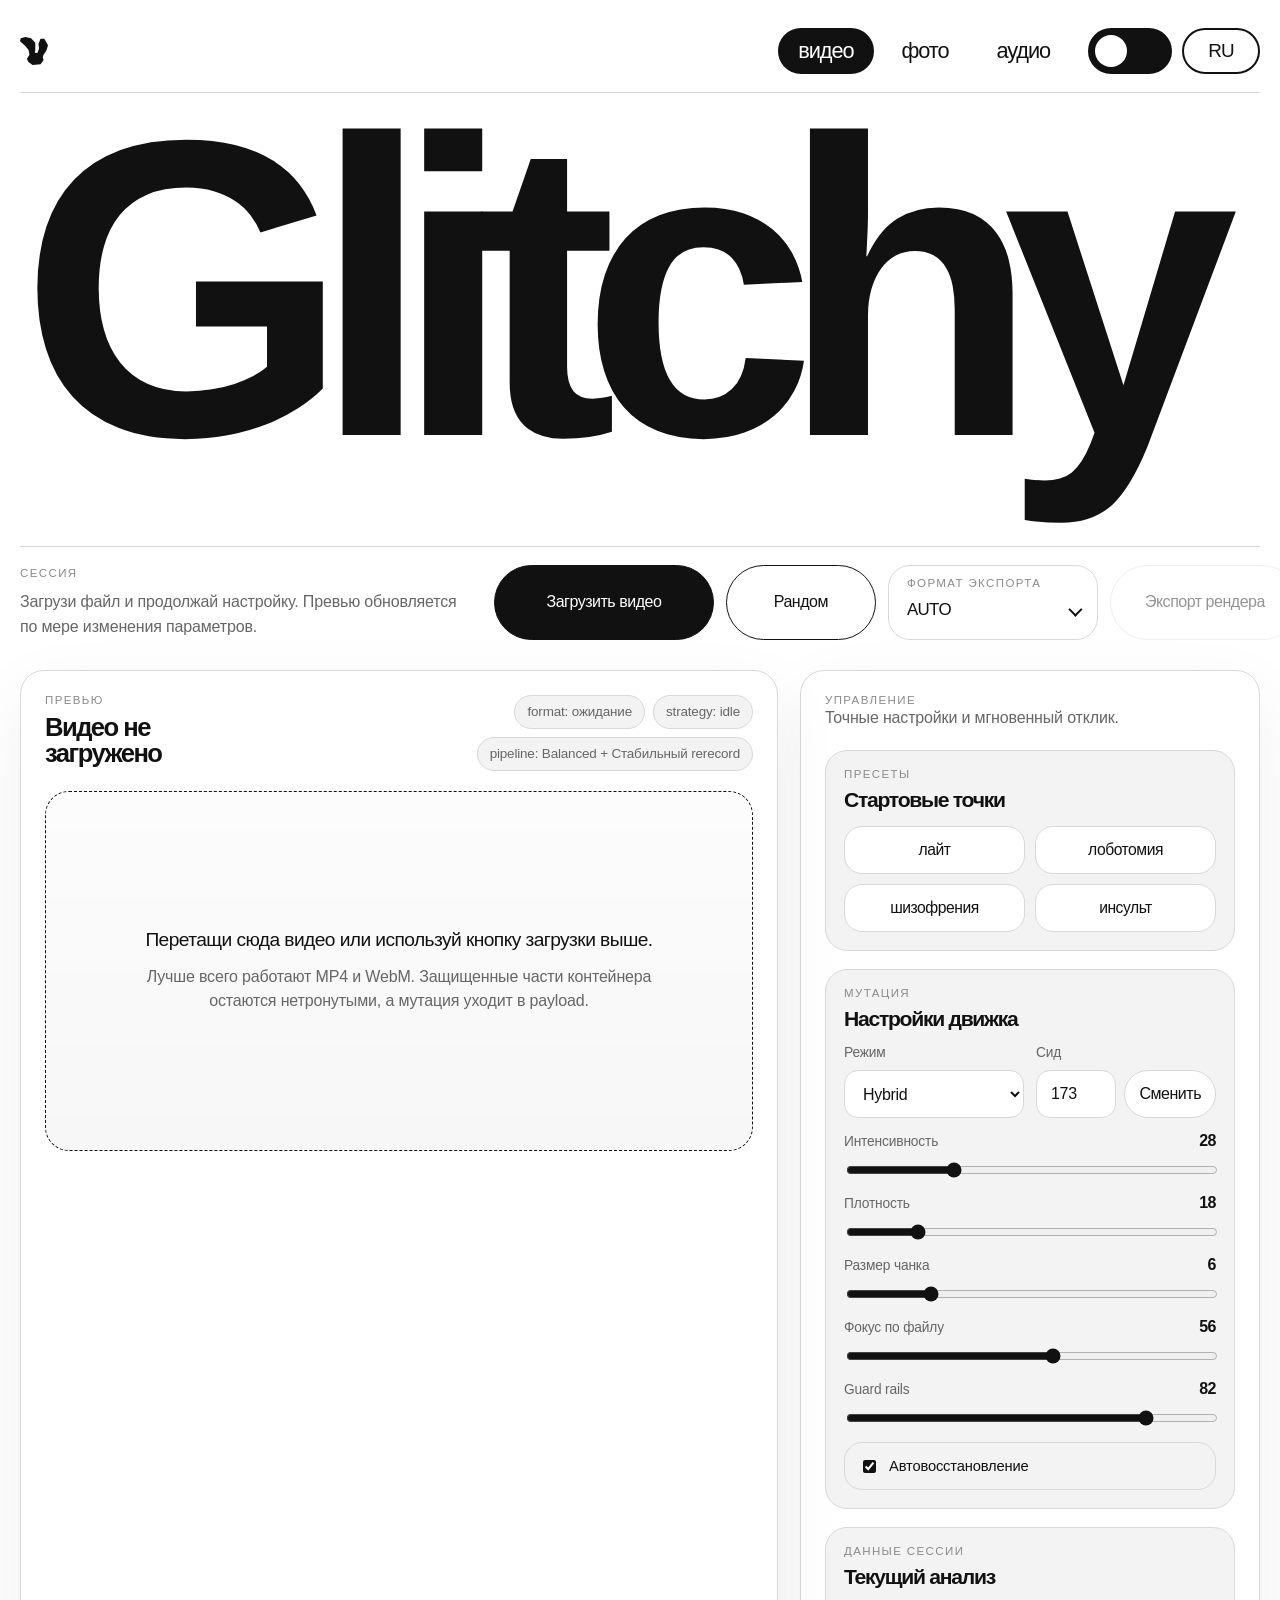
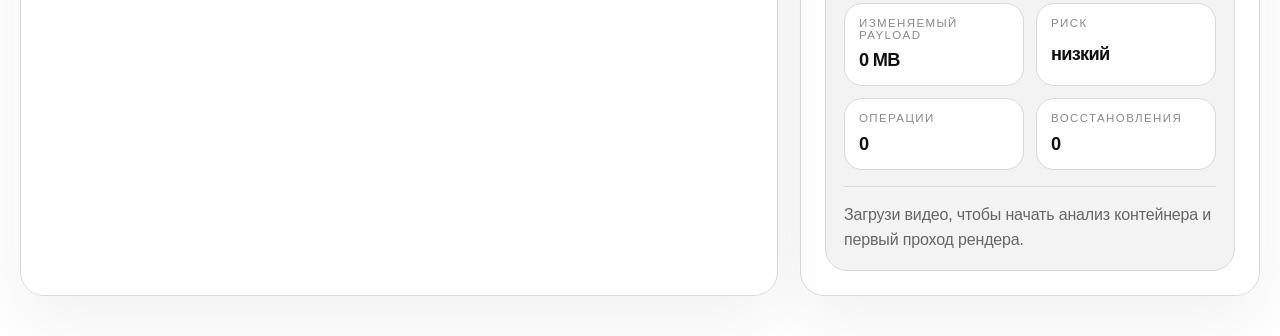
==== index.html @ 9cd2fe35 "photo_audio v1" ====
<!doctype html>
<html lang="ru" data-theme="light">
  <head>
    <meta charset="UTF-8" />
    <meta name="viewport" content="width=device-width, initial-scale=1.0" />
    <title>Glitchy</title>
    <meta name="theme-color" content="#111111" />
    <meta name="apple-mobile-web-app-title" content="Glitchy" />
    <meta name="application-name" content="Glitchy" />
    <meta name="msapplication-TileColor" content="#111111" />
    <meta name="msapplication-config" content="assets/favicon/browserconfig.xml" />
    <link rel="icon" type="image/x-icon" href="assets/favicon/favicon.ico" />
    <link rel="icon" type="image/png" sizes="16x16" href="assets/favicon/favicon-16x16.png" />
    <link rel="icon" type="image/png" sizes="32x32" href="assets/favicon/favicon-32x32.png" />
    <link rel="icon" type="image/png" sizes="48x48" href="assets/favicon/favicon-48x48.png" />
    <link rel="icon" type="image/png" sizes="192x192" href="assets/favicon/android-chrome-192x192.png" />
    <link rel="apple-touch-icon" sizes="180x180" href="assets/favicon/apple-touch-icon.png" />
    <link rel="manifest" href="assets/favicon/site.webmanifest" />
    <link rel="stylesheet" href="styles.css" />
  </head>
  <body>
    <main class="app-shell">
      <header class="topbar">
        <div class="brand" aria-label="Glitchy">
          <img src="assets/logo-mark.svg" alt="Glitchy" />
        </div>

        <nav class="mode-switch" aria-label="Media mode" data-i18n-aria-label="mediaModeNavigation">
          <button class="mode-tab is-active" type="button" data-media-tab="video" data-i18n="tabVideo">
            видео
          </button>
          <button class="mode-tab" type="button" data-media-tab="photo" data-i18n="tabPhoto">
            фото
          </button>
          <button class="mode-tab" type="button" data-media-tab="audio" data-i18n="tabAudio">
            аудио
          </button>
        </nav>

        <div class="topbar-tools">
          <button
            id="themeToggle"
            class="theme-toggle"
            type="button"
            aria-label="Toggle color theme"
            aria-pressed="false"
          >
            <span class="theme-toggle-track">
              <span class="theme-toggle-knob"></span>
            </span>
          </button>

          <button id="languageToggle" class="language-toggle" type="button" aria-label="Toggle language">
            RU
          </button>
        </div>
      </header>

      <section class="hero" aria-labelledby="heroTitle">
        <div class="hero-copy">
          <h1 id="heroTitle">Glitchy</h1>
        </div>
      </section>

      <section class="media-panel" data-media-panel="video">
      <section class="action-bar" aria-label="Primary controls">
        <div class="action-bar-copy">
          <p class="action-label" data-i18n="actionLabel">Сессия</p>
          <p class="action-note" data-i18n="actionNote">
            Загрузи файл и продолжай настройку. Превью обновляется по мере изменения параметров.
          </p>
        </div>

        <div class="hero-actions">
          <label class="action-pill upload-pill primary" for="fileInput">
            <input id="fileInput" type="file" accept="video/*" />
            <span data-i18n="uploadVideo">Загрузить видео</span>
          </label>
          <button id="randomizeButton" class="action-pill" type="button" data-i18n="randomize">
            Рандом
          </button>
          <div class="format-picker" id="exportFormatPicker">
            <span class="format-caption" data-i18n="exportFormat">Формат экспорта</span>
            <select id="exportFormatSelect" class="native-select" aria-hidden="true" tabindex="-1">
              <option value="auto">AUTO</option>
              <option value="mp4">MP4</option>
              <option value="webm">WEBM</option>
              <option value="ogg">OGG</option>
              <option value="mov">MOV</option>
            </select>
            <button
              id="exportFormatTrigger"
              class="format-trigger"
              type="button"
              aria-haspopup="listbox"
              aria-expanded="false"
            >
              <span id="exportFormatValue">AUTO</span>
              <span class="format-caret" aria-hidden="true"></span>
            </button>
            <div
              id="exportFormatMenu"
              class="format-menu"
              role="listbox"
              aria-label="Export format"
              hidden
            >
              <button class="format-option" type="button" role="option" data-export-format-option="auto" aria-selected="true">
                AUTO
              </button>
              <button class="format-option" type="button" role="option" data-export-format-option="mp4" aria-selected="false">
                MP4
              </button>
              <button class="format-option" type="button" role="option" data-export-format-option="webm" aria-selected="false">
                WEBM
              </button>
              <button class="format-option" type="button" role="option" data-export-format-option="ogg" aria-selected="false">
                OGG
              </button>
              <button class="format-option" type="button" role="option" data-export-format-option="mov" aria-selected="false">
                MOV
              </button>
            </div>
          </div>
          <button id="exportButton" class="action-pill ghost export-button" type="button" disabled>
            <span class="export-button-progress" aria-hidden="true"></span>
            <span class="export-button-label export-button-label-base" id="exportButtonLabelBase" data-i18n="exportRender">
              Экспорт
            </span>
            <span class="export-button-label export-button-label-fill" id="exportButtonLabelFill" aria-hidden="true">
              Экспорт
            </span>
          </button>
        </div>
      </section>

      <section class="workspace">
        <section class="panel preview-panel">
          <div class="panel-head">
            <div class="panel-heading">
              <p class="panel-kicker" data-i18n="previewKicker">Превью</p>
              <h2 id="fileLabel">Видео не загружено</h2>
            </div>

            <div class="badge-row">
              <span id="formatBadge" class="badge">format: standby</span>
              <span id="strategyBadge" class="badge">strategy: idle</span>
              <span id="profileBadge" class="badge">pipeline: balanced + stable</span>
            </div>
          </div>

          <div id="dropZone" class="drop-zone">
            <div class="drop-copy">
              <p class="drop-title" data-i18n="dropTitle">Перетащи сюда видео или используй кнопку загрузки выше.</p>
              <p class="drop-note" data-i18n="dropNote">
                Лучше всего работают MP4 и WebM. Защищенные части контейнера остаются
                нетронутыми, а мутация уходит в payload.
              </p>
            </div>
          </div>

          <div id="playerShell" class="player-shell hidden">
            <div class="transport-bar">
              <div class="transport-group">
                <button class="transport-button" id="restartButton" type="button" data-i18n="restart">
                  С начала
                </button>
                <button class="transport-button" data-seek="-10" type="button">-10s</button>
                <button class="transport-button" data-seek="-5" type="button">-5s</button>
                <button class="transport-button strong" id="playPauseButton" type="button">Pause</button>
                <button class="transport-button" data-seek="5" type="button">+5s</button>
                <button class="transport-button" data-seek="10" type="button">+10s</button>
                <button class="transport-button" id="muteButton" type="button">Mute</button>
              </div>
            </div>

            <div class="preview-stack">
              <div id="dropOverlay" class="drop-overlay" aria-hidden="true">
                <div class="drop-overlay-copy">
                  <p class="drop-title" data-i18n="dropOverlayTitle">Отпусти файл, чтобы заменить текущую сессию.</p>
                  <p class="drop-note" data-i18n="dropOverlayNote">
                    Оба плеера обновятся, а безопасные диапазоны будут пересчитаны заново.
                  </p>
                </div>
              </div>

              <section class="video-card video-card-primary">
                <div class="video-card-head">
                  <div class="reference-copy">
                    <p class="reference-kicker" data-i18n="outputKicker">Результат</p>
                    <strong data-i18n="livePreview">Live preview</strong>
                  </div>
                  <div id="decodeStatus" class="decode-status decode-status-idle">
                    standby
                  </div>
                </div>

                <div class="video-stage">
                  <video id="previewVideo" controls playsinline preload="metadata"></video>
                  <canvas id="previewCanvas" class="preview-canvas" hidden></canvas>
                </div>
              </section>

              <section class="video-card video-card-secondary">
                <div class="video-card-head">
                  <div class="reference-copy">
                    <p class="reference-kicker" data-i18n="sourceKicker">Исходник</p>
                    <strong data-i18n="originalSync">Оригинал</strong>
                  </div>
                </div>

                <div class="video-stage secondary-stage">
                  <video id="originalVideo" muted playsinline preload="metadata"></video>
                </div>
              </section>
            </div>

            <div class="player-toolbar">
              <label class="toggle-chip">
                <input id="syncToggle" type="checkbox" checked />
                <span data-i18n="syncReferencePlayer">Синхронить референс</span>
              </label>
              <label class="toggle-chip">
                <input id="autoplayToggle" type="checkbox" checked />
                <span data-i18n="resumePlaybackAfterRender">Продолжать после рендера</span>
              </label>
              <label class="toggle-chip">
                <input id="loopToggle" type="checkbox" />
                <span data-i18n="loopPlayback">Зациклить воспроизведение</span>
              </label>
            </div>

            <section class="map-panel">
              <div class="map-head">
                <div>
                  <p class="panel-kicker" data-i18n="mutationMap">Карта мутаций</p>
                  <h3 data-i18n="byteActivity">Активность байтов по файлу</h3>
                </div>
                <div class="map-stats">
                  <span id="mutatedBytesLabel">0 bytes</span>
                  <span id="renderLatencyLabel">0 ms</span>
                </div>
              </div>
              <canvas id="mutationCanvas" width="720" height="96"></canvas>
            </section>
          </div>
        </section>

        <aside class="panel controls-panel">
          <div class="controls-intro">
            <p class="panel-kicker" data-i18n="controls">Управление</p>
            <p class="controls-note" data-i18n="controlsNote">Точные настройки и мгновенный отклик.</p>
          </div>

          <section id="renderLabPanel" class="control-block render-lab-block" hidden>
            <div class="block-head">
              <div>
                <p class="panel-kicker">DEV / TEST</p>
                <h3 data-i18n="renderLab">Render lab</h3>
              </div>
            </div>

            <p class="controls-note" data-i18n="renderLabNote">
              Открывай страницу с ?lab=1, чтобы сравнивать экспериментальные режимы рендера и экспорта отдельно от обычного сценария.
            </p>

            <div class="field-grid render-lab-grid">
              <label class="field">
                <span data-i18n="renderProfile">Профиль рендера</span>
                <select id="labProfileSelect">
                  <option value="auto" data-i18n="labProfileAuto">Автоопределение</option>
                  <option value="standard" data-i18n="labProfileStandard">Standard</option>
                  <option value="balanced" data-i18n="labProfileBalanced">Balanced</option>
                  <option value="apple-canvas" data-i18n="labProfileAppleCanvas">Apple canvas</option>
                  <option value="apple-safe" data-i18n="labProfileAppleSafe">Apple safe</option>
                  <option value="apple-ultra-safe" data-i18n="labProfileAppleUltra">Apple ultra-safe</option>
                </select>
              </label>

              <label class="field">
                <span data-i18n="labExportStrategy">Режим экспорта</span>
                <select id="labExportStrategySelect">
                  <option value="auto" data-i18n="labExportAuto">Авто</option>
                  <option value="stable" data-i18n="labExportStable">Стабильный rerecord</option>
                  <option value="direct" data-i18n="labExportDirect">Быстрый бинарник</option>
                </select>
              </label>
            </div>

            <div class="telemetry-grid">
              <article class="telemetry-card">
                <span class="telemetry-label" data-i18n="labActiveProfile">Активный профиль</span>
                <strong id="labActiveProfileValue">Balanced</strong>
              </article>
              <article class="telemetry-card">
                <span class="telemetry-label" data-i18n="labDetectedDevice">Определённое устройство</span>
                <strong id="labDetectedDeviceValue">Desktop / other</strong>
              </article>
              <article class="telemetry-card">
                <span class="telemetry-label" data-i18n="labDecodeProbe">Decode probe</span>
                <strong id="labDecodeProbeValue">Базовый metadata</strong>
              </article>
              <article class="telemetry-card">
                <span class="telemetry-label" data-i18n="labResolvedExport">Итоговый экспорт</span>
                <strong id="labResolvedExportValue">Авто</strong>
              </article>
            </div>
          </section>

          <section class="control-block">
            <div class="block-head">
              <div>
                <p class="panel-kicker" data-i18n="presets">Пресеты</p>
                <h3 data-i18n="startingPoints">Стартовые точки</h3>
              </div>
            </div>

            <div class="preset-grid">
              <button class="preset-chip" type="button" data-preset="codecDust" data-i18n="presetCodecDust">лайт</button>
              <button class="preset-chip" type="button" data-preset="datamoshLite" data-i18n="presetDatamoshLite">лоботомия</button>
              <button class="preset-chip" type="button" data-preset="tapeBurst" data-i18n="presetTapeBurst">шизофрения</button>
              <button class="preset-chip" type="button" data-preset="checksumPanic" data-i18n="presetChecksumPanic">инсульт</button>
            </div>
          </section>

          <section class="control-block">
            <div class="block-head">
              <div>
                <p class="panel-kicker" data-i18n="mutation">Мутация</p>
                <h3 data-i18n="engineSettings">Настройки движка</h3>
              </div>
            </div>

            <div class="field-grid">
              <label class="field">
                <span data-i18n="mode">Режим</span>
                <select id="modeInput" data-setting="mode">
                  <option value="hybrid">Hybrid</option>
                  <option value="xor">XOR Noise</option>
                  <option value="bitflip">Bit Flip</option>
                  <option value="smear">Payload Smear</option>
                  <option value="stutter">Chunk Stutter</option>
                  <option value="shuffle">Byte Shuffle</option>
                </select>
              </label>

              <label class="field">
                <span data-i18n="seed">Сид</span>
                <div class="seed-row">
                  <input id="seedInput" data-setting="seed" type="number" value="173" min="1" max="999999" />
                  <button id="rerollSeedButton" class="tiny-button" type="button" data-i18n="reroll">
                    Сменить
                  </button>
                </div>
              </label>
            </div>

            <div class="slider-stack">
              <label class="slider-field">
                <div class="slider-head">
                  <span data-i18n="intensity">Интенсивность</span>
                  <output id="intensityOutput" for="intensityInput">28</output>
                </div>
                <input id="intensityInput" data-setting="intensity" type="range" min="0" max="100" value="28" />
              </label>

              <label class="slider-field">
                <div class="slider-head">
                  <span data-i18n="density">Плотность</span>
                  <output id="densityOutput" for="densityInput">18</output>
                </div>
                <input id="densityInput" data-setting="density" type="range" min="0" max="100" value="18" />
              </label>

              <label class="slider-field">
                <div class="slider-head">
                  <span data-i18n="chunkSize">Размер чанка</span>
                  <output id="chunkSizeOutput" for="chunkSizeInput">6</output>
                </div>
                <input id="chunkSizeInput" data-setting="chunkSize" type="range" min="1" max="24" value="6" />
              </label>

              <label class="slider-field">
                <div class="slider-head">
                  <span data-i18n="focusInFile">Фокус по файлу</span>
                  <output id="focusOutput" for="focusInput">56</output>
                </div>
                <input id="focusInput" data-setting="focus" type="range" min="0" max="100" value="56" />
              </label>

              <label class="slider-field">
                <div class="slider-head">
                  <span data-i18n="guardRails">Guard rails</span>
                  <output id="guardOutput" for="guardInput">82</output>
                </div>
                <input id="guardInput" data-setting="guard" type="range" min="0" max="100" value="82" />
              </label>
            </div>

            <label class="toggle-chip wide" data-i18n-title="autoHealHint">
              <input id="autoHealToggle" data-setting="autoHeal" type="checkbox" checked />
              <span data-i18n="autoHeal">Автовосстановление</span>
            </label>
          </section>

          <section class="control-block">
            <div class="block-head">
              <div>
                <p class="panel-kicker" data-i18n="sessionData">Данные сессии</p>
                <h3 data-i18n="currentAnalysis">Текущий анализ</h3>
              </div>
            </div>

            <div class="telemetry-grid">
              <article class="telemetry-card">
                <span class="telemetry-label" data-i18n="mutablePayload">Mutable payload</span>
                <strong id="mutableBytesValue">0 MB</strong>
              </article>
              <article class="telemetry-card">
                <span class="telemetry-label" data-i18n="risk">Risk</span>
                <strong id="riskValue">low</strong>
              </article>
              <article class="telemetry-card">
                <span class="telemetry-label" data-i18n="operations">Operations</span>
                <strong id="operationsValue">0</strong>
              </article>
              <article class="telemetry-card">
                <span class="telemetry-label" data-i18n="recoveries">Recoveries</span>
                <strong id="recoveryValue">0</strong>
              </article>
            </div>

            <p id="statusLine" class="status-line">Загрузи видео, чтобы начать анализ контейнера и первый проход рендера.</p>
          </section>
        </aside>
      </section>
      </section>

      <section class="media-panel" data-media-panel="photo" hidden>
        <section class="action-bar" aria-label="Photo controls">
          <div class="action-bar-copy">
            <p class="action-label" data-i18n="actionLabel">Сессия</p>
            <p class="action-note" data-i18n="photoActionNote">
              Загрузи изображение и работай с реальным corruption файла. Превью обновляется локально и не уходит в декоративные fx.
            </p>
          </div>

          <div class="hero-actions">
            <label class="action-pill upload-pill primary" for="photoFileInput">
              <input id="photoFileInput" type="file" accept="image/*" />
              <span data-i18n="uploadPhoto">Загрузить фото</span>
            </label>
            <button id="photoRandomizeButton" class="action-pill" type="button" data-i18n="randomize">
              Рандом
            </button>
            <div class="format-picker">
              <span class="format-caption" data-i18n="imageRenderFormat">Формат рендера</span>
              <select id="photoExportFormatSelect">
                <option value="auto">AUTO</option>
                <option value="png">PNG</option>
                <option value="jpeg">JPEG</option>
                <option value="webp">WEBP</option>
              </select>
            </div>
            <button id="photoExportButton" class="action-pill ghost export-button" type="button" disabled>
              <span class="export-button-progress" aria-hidden="true"></span>
              <span class="export-button-label export-button-label-base" id="photoExportButtonLabelBase" data-i18n="renderPhoto">
                Рендер фото
              </span>
              <span class="export-button-label export-button-label-fill" id="photoExportButtonLabelFill" aria-hidden="true">
                Рендер фото
              </span>
            </button>
          </div>
        </section>

        <section class="workspace">
          <section id="photoPreviewPanel" class="panel preview-panel">
            <div class="panel-head">
              <div class="panel-heading">
                <p class="panel-kicker" data-i18n="previewKicker">Превью</p>
                <h2 id="photoFileLabel" data-i18n="noPhotoLoaded">Фото не загружено</h2>
              </div>

              <div class="badge-row">
                <span id="photoFormatBadge" class="badge">format: standby</span>
                <span id="photoStrategyBadge" class="badge">strategy: idle</span>
                <span id="photoPipelineBadge" class="badge">render: binary + canvas</span>
              </div>
            </div>

            <div id="photoDropZone" class="drop-zone">
              <div class="drop-copy">
                <p class="drop-title" data-i18n="photoDropTitle">Перетащи сюда изображение или используй кнопку загрузки выше.</p>
                <p class="drop-note" data-i18n="photoDropNote">
                  JPEG и BMP держатся лучше всего. Для PNG и GIF приложение осторожнее уменьшает мутации, чтобы файл остался открываемым.
                </p>
              </div>
            </div>

            <div id="photoShell" class="player-shell hidden">
              <div id="photoDropOverlay" class="drop-overlay" aria-hidden="true">
                <div class="drop-overlay-copy">
                  <p class="drop-title" data-i18n="dropOverlayTitle">Отпусти файл, чтобы заменить текущую сессию.</p>
                  <p class="drop-note" data-i18n="photoDropOverlayNote">
                    Превью и референс обновятся, а безопасные диапазоны будут пересчитаны заново.
                  </p>
                </div>
              </div>

              <div class="preview-stack">
                <section class="video-card video-card-primary">
                  <div class="video-card-head">
                    <div class="reference-copy">
                      <p class="reference-kicker" data-i18n="outputKicker">Результат</p>
                      <strong data-i18n="photoLivePreview">Live preview</strong>
                    </div>
                    <div id="photoDecodeStatus" class="decode-status decode-status-idle">
                      standby
                    </div>
                  </div>

                  <div class="video-stage image-stage">
                    <img id="photoPreviewImage" alt="" />
                  </div>
                </section>

                <section class="video-card video-card-secondary">
                  <div class="video-card-head">
                    <div class="reference-copy">
                      <p class="reference-kicker" data-i18n="sourceKicker">Исходник</p>
                      <strong data-i18n="originalStill">Оригинал</strong>
                    </div>
                  </div>

                  <div class="video-stage image-stage secondary-stage">
                    <img id="photoOriginalImage" alt="" />
                  </div>
                </section>
              </div>

              <section class="map-panel">
                <div class="map-head">
                  <div>
                    <p class="panel-kicker" data-i18n="mutationMap">Карта мутаций</p>
                    <h3 data-i18n="photoByteActivity">Активность байтов по изображению</h3>
                  </div>
                  <div class="map-stats">
                    <span id="photoMutatedBytesLabel">0 bytes</span>
                    <span id="photoRenderLatencyLabel">0 ms</span>
                  </div>
                </div>
                <canvas id="photoMutationCanvas" width="720" height="96"></canvas>
              </section>
            </div>
          </section>

          <aside class="panel controls-panel photo-controls-panel">
            <div class="controls-intro">
              <p class="panel-kicker" data-i18n="photoControls">Фото</p>
              <p class="controls-note" data-i18n="photoControlsNote">
                Бинарный corruption с верификацией декодирования и безопасным render-export.
              </p>
            </div>

            <section class="control-block photo-control-block">
              <div class="block-head">
                <div>
                  <p class="panel-kicker" data-i18n="photoEffectStrip">Эффекты</p>
                  <h3 data-i18n="photoEffectStripNote">Полосы, развалы и JPEG-ломаность</h3>
                </div>
              </div>

              <div class="preset-grid photo-effect-grid">
                <button class="preset-chip photo-effect-chip" type="button" data-photo-preset="jpegFracture" data-i18n="photoPresetJpegFracture">jpeg fracture</button>
                <button class="preset-chip photo-effect-chip" type="button" data-photo-preset="scanDrift" data-i18n="photoPresetScanDrift">scan drift</button>
                <button class="preset-chip photo-effect-chip" type="button" data-photo-preset="paletteBruise" data-i18n="photoPresetPaletteBruise">palette bruise</button>
                <button class="preset-chip photo-effect-chip" type="button" data-photo-preset="crcPanic" data-i18n="photoPresetCrcPanic">crc panic</button>
                <button class="preset-chip photo-effect-chip" type="button" data-photo-preset="jpegCollapse" data-i18n="photoPresetJpegCollapse">jpeg collapse</button>
              </div>
            </section>

            <section class="control-block photo-control-block">
              <div class="block-head">
                <div>
                  <p class="panel-kicker" data-i18n="mutation">Мутация</p>
                  <h3 data-i18n="imageEngineSettings">Настройки image engine</h3>
                </div>
              </div>

              <div class="field-grid">
                <label class="field">
                  <span data-i18n="photoEffectMode">Эффект</span>
                  <select id="photoModeInput">
                    <option value="hybrid">Hybrid</option>
                    <option value="bitflip">Bit Flip</option>
                    <option value="xor">XOR Noise</option>
                    <option value="shuffle">Byte Shuffle</option>
                    <option value="scan-jump">Scan Jump</option>
                    <option value="jpeg-crush">Extreme JPEG</option>
                  </select>
                </label>

                <label class="field">
                  <span data-i18n="photoSeed">Сид</span>
                  <div class="seed-row">
                    <input id="photoSeedInput" type="number" value="241" min="1" max="999999" />
                    <button id="photoRerollSeedButton" class="tiny-button" type="button" data-i18n="reroll">
                      Сменить
                    </button>
                  </div>
                </label>
              </div>

              <div class="slider-stack photo-slider-stack">
                <label class="slider-field photo-slider-field">
                  <div class="slider-head">
                    <span data-i18n="photoDamage">Повреждение</span>
                    <output id="photoIntensityOutput" for="photoIntensityInput">20</output>
                  </div>
                  <input id="photoIntensityInput" type="range" min="0" max="100" value="20" />
                </label>

                <label class="slider-field photo-slider-field">
                  <div class="slider-head">
                    <span data-i18n="photoCount">Количество</span>
                    <output id="photoDensityOutput" for="photoDensityInput">12</output>
                  </div>
                  <input id="photoDensityInput" type="range" min="0" max="100" value="12" />
                </label>

                <label class="slider-field photo-slider-field">
                  <div class="slider-head">
                    <span data-i18n="photoRepeats">Повторения</span>
                    <output id="photoChunkSizeOutput" for="photoChunkSizeInput">4</output>
                  </div>
                  <input id="photoChunkSizeInput" type="range" min="1" max="24" value="4" />
                </label>

                <label class="slider-field photo-slider-field">
                  <div class="slider-head">
                    <span data-i18n="photoStartBias">Начальное значение</span>
                    <output id="photoFocusOutput" for="photoFocusInput">52</output>
                  </div>
                  <input id="photoFocusInput" type="range" min="0" max="100" value="52" />
                </label>

                <label class="slider-field photo-slider-field">
                  <div class="slider-head">
                    <span data-i18n="photoQuality">Качество</span>
                    <output id="photoGuardOutput" for="photoGuardInput">90</output>
                  </div>
                  <input id="photoGuardInput" type="range" min="0" max="100" value="90" />
                </label>
              </div>

              <label class="toggle-chip wide" data-i18n-title="photoAutoHealHint">
                <input id="photoAutoHealToggle" type="checkbox" checked />
                <span data-i18n="photoAutoTune">Автонастройка декода</span>
              </label>
            </section>

            <section class="control-block">
              <div class="block-head">
                <div>
                  <p class="panel-kicker" data-i18n="sessionData">Данные сессии</p>
                  <h3 data-i18n="photoCurrentAnalysis">Текущий анализ фото</h3>
                </div>
              </div>

              <div class="telemetry-grid">
                <article class="telemetry-card">
                  <span class="telemetry-label" data-i18n="mutablePayload">Mutable payload</span>
                  <strong id="photoMutableBytesValue">0 MB</strong>
                </article>
                <article class="telemetry-card">
                  <span class="telemetry-label" data-i18n="risk">Risk</span>
                  <strong id="photoRiskValue">low</strong>
                </article>
                <article class="telemetry-card">
                  <span class="telemetry-label" data-i18n="operations">Operations</span>
                  <strong id="photoOperationsValue">0</strong>
                </article>
                <article class="telemetry-card">
                  <span class="telemetry-label" data-i18n="recoveries">Recoveries</span>
                  <strong id="photoRecoveryValue">0</strong>
                </article>
              </div>

              <p id="photoStatusLine" class="status-line" data-i18n="photoDefaultStatusLine">
                Загрузи фото, чтобы построить безопасные диапазоны и живое бинарное превью.
              </p>
            </section>
          </aside>
        </section>
      </section>

      <section class="media-panel" data-media-panel="audio" hidden>
        <section class="action-bar" aria-label="Audio controls">
          <div class="action-bar-copy">
            <p class="action-label" data-i18n="actionLabel">Сессия</p>
            <p class="action-note" data-i18n="audioActionNote">
              Загрузи аудио, подмешай артефакты, прослушай результат и сохрани готовый локальный рендер.
            </p>
          </div>

          <div class="hero-actions">
            <label class="action-pill upload-pill primary" for="audioFileInput">
              <input id="audioFileInput" type="file" accept="audio/*" />
              <span data-i18n="uploadAudio">Загрузить аудио</span>
            </label>
            <button id="audioRandomizeButton" class="action-pill" type="button" data-i18n="randomize">
              Рандом
            </button>
            <div class="format-picker">
              <span class="format-caption" data-i18n="audioRenderFormat">Формат экспорта</span>
              <select id="audioExportFormatSelect">
                <option value="auto">AUTO</option>
                <option value="wav">WAV</option>
              </select>
            </div>
            <button id="audioExportButton" class="action-pill ghost export-button" type="button" disabled>
              <span class="export-button-progress" aria-hidden="true"></span>
              <span class="export-button-label export-button-label-base" id="audioExportButtonLabelBase" data-i18n="renderAudio">
                Рендер аудио
              </span>
              <span class="export-button-label export-button-label-fill" id="audioExportButtonLabelFill" aria-hidden="true">
                Рендер аудио
              </span>
            </button>
          </div>
        </section>

        <section class="workspace">
          <section id="audioPreviewPanel" class="panel preview-panel">
            <div class="panel-head">
              <div class="panel-heading">
                <p class="panel-kicker" data-i18n="previewKicker">Превью</p>
                <h2 id="audioFileLabel" data-i18n="noAudioLoaded">Аудио не загружено</h2>
              </div>

              <div class="badge-row">
                <span id="audioFormatBadge" class="badge">format: standby</span>
                <span id="audioStrategyBadge" class="badge">strategy: idle</span>
                <span id="audioPipelineBadge" class="badge">render: offline audio</span>
              </div>
            </div>

            <div id="audioDropZone" class="drop-zone">
              <div class="drop-copy">
                <p class="drop-title" data-i18n="audioDropTitle">Перетащи сюда аудиофайл или используй кнопку загрузки выше.</p>
                <p class="drop-note" data-i18n="audioDropNote">
                  Режимы комбинируют stutter, wow/flutter, hiss, buffer repeats и безопасный рендер в один файл.
                </p>
              </div>
            </div>

            <div id="audioShell" class="player-shell hidden">
              <div id="audioDropOverlay" class="drop-overlay" aria-hidden="true">
                <div class="drop-overlay-copy">
                  <p class="drop-title" data-i18n="dropOverlayTitle">Отпусти файл, чтобы заменить текущую сессию.</p>
                  <p class="drop-note" data-i18n="audioDropOverlayNote">
                    Плееры и таймлайн обновятся после нового локального рендера.
                  </p>
                </div>
              </div>

              <div class="preview-stack">
                <section class="video-card video-card-primary">
                  <div class="video-card-head">
                    <div class="reference-copy">
                      <p class="reference-kicker" data-i18n="outputKicker">Результат</p>
                      <strong data-i18n="audioLivePreview">Live preview</strong>
                    </div>
                    <div id="audioDecodeStatus" class="decode-status decode-status-idle">
                      standby
                    </div>
                  </div>

                  <div class="audio-stage">
                    <audio id="audioPreviewPlayer" controls preload="metadata"></audio>
                    <canvas id="audioPreviewWaveform" class="audio-waveform" width="960" height="200"></canvas>
                    <p class="stage-note" data-i18n="audioStageNote">
                      Рендер строится локально и сразу подменяет предпрослушку.
                    </p>
                  </div>
                </section>

                <section class="video-card video-card-secondary">
                  <div class="video-card-head">
                    <div class="reference-copy">
                      <p class="reference-kicker" data-i18n="sourceKicker">Исходник</p>
                      <strong data-i18n="originalSync">Оригинал</strong>
                    </div>
                  </div>

                  <div class="audio-stage secondary-stage">
                    <audio id="audioOriginalPlayer" controls preload="metadata"></audio>
                    <canvas id="audioOriginalWaveform" class="audio-waveform" width="960" height="200"></canvas>
                    <p class="stage-note" data-i18n="audioOriginalNote">
                      Референс остаётся рядом, чтобы быстро сравнивать атаку, шум и развалы.
                    </p>
                  </div>
                </section>
              </div>

              <div class="player-toolbar">
                <label class="toggle-chip">
                  <input id="audioLoopToggle" type="checkbox" />
                  <span data-i18n="loopPlayback">Зациклить воспроизведение</span>
                </label>
              </div>

              <section class="map-panel">
                <div class="map-head">
                  <div>
                    <p class="panel-kicker" data-i18n="mutationMap">Карта мутаций</p>
                    <h3 data-i18n="audioActivity">Активность эффектов по таймлайну</h3>
                  </div>
                  <div class="map-stats">
                    <span id="audioMutatedBytesLabel">0 ops</span>
                    <span id="audioRenderLatencyLabel">0 ms</span>
                  </div>
                </div>
                <canvas id="audioMutationCanvas" width="720" height="96"></canvas>
              </section>
            </div>
          </section>

          <aside class="panel controls-panel audio-controls-panel">
            <div class="controls-intro">
              <p class="panel-kicker" data-i18n="audioControls">Аудио</p>
              <p class="controls-note" data-i18n="audioControlsNote">
                Локальный эффектный рендер: tape drag, noise bursts, stutter и buffer damage без сервера.
              </p>
            </div>

            <section class="control-block audio-control-block">
              <div class="block-head">
                <div>
                  <p class="panel-kicker" data-i18n="audioSceneStrip">Сцены</p>
                  <h3 data-i18n="audioSceneStripNote">Лента, срывы буфера и жёсткий перегиб</h3>
                </div>
              </div>

              <div class="preset-grid audio-effect-grid">
                <button class="preset-chip audio-effect-chip" type="button" data-audio-preset="tapeRuin" data-i18n="audioPresetTapeRuin">tape ruin</button>
                <button class="preset-chip audio-effect-chip" type="button" data-audio-preset="bufferSkip" data-i18n="audioPresetBufferSkip">buffer skip</button>
                <button class="preset-chip audio-effect-chip" type="button" data-audio-preset="vhsWhine" data-i18n="audioPresetVhsWhine">vhs whine</button>
                <button class="preset-chip audio-effect-chip" type="button" data-audio-preset="pcmBruise" data-i18n="audioPresetPcmBruise">pcm bruise</button>
              </div>
            </section>

            <section class="control-block audio-control-block">
              <div class="block-head">
                <div>
                  <p class="panel-kicker" data-i18n="mutation">Мутация</p>
                  <h3 data-i18n="audioEngineSettings">Настройки audio engine</h3>
                </div>
              </div>

              <div class="field-grid">
                <label class="field">
                  <span data-i18n="audioEffectMode">Эффект</span>
                  <select id="audioModeInput">
                    <option value="hybrid">Hybrid</option>
                    <option value="tape">Tape Drag</option>
                    <option value="stutter">Buffer Stutter</option>
                    <option value="bitcrush">Bit Crush</option>
                    <option value="dropout">Noise Dropout</option>
                    <option value="bytebend">Byte Bend</option>
                  </select>
                </label>

                <label class="field">
                  <span data-i18n="audioSeed">Сид</span>
                  <div class="seed-row">
                    <input id="audioSeedInput" type="number" value="517" min="1" max="999999" />
                    <button id="audioRerollSeedButton" class="tiny-button" type="button" data-i18n="reroll">
                      Сменить
                    </button>
                  </div>
                </label>
              </div>

              <div class="slider-stack audio-slider-stack">
                <label class="slider-field audio-slider-field">
                  <div class="slider-head">
                    <span data-i18n="audioDrive">Драйв</span>
                    <output id="audioIntensityOutput" for="audioIntensityInput">36</output>
                  </div>
                  <input id="audioIntensityInput" type="range" min="0" max="100" value="36" />
                </label>

                <label class="slider-field audio-slider-field">
                  <div class="slider-head">
                    <span data-i18n="audioBursts">Всплески</span>
                    <output id="audioDensityOutput" for="audioDensityInput">28</output>
                  </div>
                  <input id="audioDensityInput" type="range" min="0" max="100" value="28" />
                </label>

                <label class="slider-field audio-slider-field">
                  <div class="slider-head">
                    <span data-i18n="audioWindow">Окно буфера</span>
                    <output id="audioChunkSizeOutput" for="audioChunkSizeInput">10</output>
                  </div>
                  <input id="audioChunkSizeInput" type="range" min="1" max="24" value="10" />
                </label>

                <label class="slider-field audio-slider-field">
                  <div class="slider-head">
                    <span data-i18n="audioFocus">Фокус таймлайна</span>
                    <output id="audioFocusOutput" for="audioFocusInput">48</output>
                  </div>
                  <input id="audioFocusInput" type="range" min="0" max="100" value="48" />
                </label>

                <label class="slider-field audio-slider-field">
                  <div class="slider-head">
                    <span data-i18n="audioContainment">Сдерживание</span>
                    <output id="audioGuardOutput" for="audioGuardInput">66</output>
                  </div>
                  <input id="audioGuardInput" type="range" min="0" max="100" value="66" />
                </label>
              </div>

              <label class="toggle-chip wide" data-i18n-title="audioLimiterHint">
                <input id="audioLimiterToggle" type="checkbox" checked />
                <span data-i18n="audioPeakLimiter">Peak limiter</span>
              </label>
            </section>

            <section class="control-block">
              <div class="block-head">
                <div>
                  <p class="panel-kicker" data-i18n="sessionData">Данные сессии</p>
                  <h3 data-i18n="audioCurrentAnalysis">Текущий анализ аудио</h3>
                </div>
              </div>

              <div class="telemetry-grid">
                <article class="telemetry-card">
                  <span class="telemetry-label" data-i18n="audioDuration">Duration</span>
                  <strong id="audioDurationValue">0.00s</strong>
                </article>
                <article class="telemetry-card">
                  <span class="telemetry-label" data-i18n="audioSampleRate">Sample rate</span>
                  <strong id="audioSampleRateValue">0 Hz</strong>
                </article>
                <article class="telemetry-card">
                  <span class="telemetry-label" data-i18n="operations">Operations</span>
                  <strong id="audioOperationsValue">0</strong>
                </article>
                <article class="telemetry-card">
                  <span class="telemetry-label" data-i18n="recoveries">Recoveries</span>
                  <strong id="audioRecoveryValue">0</strong>
                </article>
              </div>

              <p id="audioStatusLine" class="status-line" data-i18n="audioDefaultStatusLine">
                Загрузи аудио, чтобы собрать локальный preview-рендер и таймлайн эффектов.
              </p>
            </section>
          </aside>
        </section>
      </section>
    </main>

    <script id="glitchWorkerSource" type="text/plain">
const workerState = {
  originalBytes: null,
  analysis: null,
  sourceMeta: null
};

self.onmessage = function (event) {
  const message = event.data || {};

  if (message.type === "load-source") {
    loadSource(message);
    return;
  }

  if (message.type === "render") {
    renderMutation(message);
  }
};

function loadSource(message) {
  workerState.originalBytes = new Uint8Array(message.buffer);
  workerState.sourceMeta = {
    fileName: message.fileName || "video",
    mimeType: message.mimeType || ""
  };
  workerState.analysis = analyzeContainer(
    workerState.originalBytes,
    workerState.sourceMeta.mimeType,
    workerState.sourceMeta.fileName
  );

  self.postMessage({
    type: "source-ready",
    analysis: workerState.analysis.publicSummary
  });
}

function renderMutation(message) {
  if (!workerState.originalBytes || !workerState.analysis) {
    return;
  }

  const startedAt = performance.now();
  const settings = message.settings || {};
  const mutated = workerState.originalBytes.slice();
  const result = applyMutations(mutated, workerState.analysis, settings);
  const elapsedMs = Math.round(performance.now() - startedAt);

  self.postMessage(
    {
      type: "render-complete",
      requestId: message.requestId,
      buffer: mutated.buffer,
      meta: {
        format: workerState.analysis.publicSummary.format,
        preferredMime: workerState.analysis.publicSummary.preferredMime,
        profile: settings.compatibilityProfile || "balanced",
        elapsedMs: elapsedMs,
        mutatedBytes: result.mutatedBytes,
        operations: result.operations,
        riskLabel: result.riskLabel,
        mapBins: result.mapBins,
        recoveryLevel: settings.recoveryLevel || 0,
        guardApplied: result.guardApplied
      }
    },
    [mutated.buffer]
  );
}

function analyzeContainer(bytes, mimeType, fileName) {
  const format = detectFormat(bytes, mimeType, fileName);
  let detail;

  if (format === "mp4") {
    detail = analyzeMp4(bytes);
  } else if (format === "webm") {
    detail = analyzeWebm(bytes);
  } else if (format === "avi") {
    detail = analyzeAvi(bytes);
  } else {
    detail = analyzeFallback(bytes);
  }

  const totalMutableBytes = detail.ranges.reduce(function (sum, range) {
    return sum + Math.max(0, range.end - range.start);
  }, 0);

  return {
    format: format,
    preferredMime: detail.preferredMime,
    strategyLabel: detail.strategyLabel,
    ranges: detail.ranges,
    totalMutableBytes: totalMutableBytes,
    publicSummary: {
      format: format.toUpperCase(),
      preferredMime: detail.preferredMime,
      strategyLabel: detail.strategyLabel,
      totalMutableBytes: totalMutableBytes,
      rangeCount: detail.ranges.length,
      containerSize: bytes.length
    }
  };
}

function detectFormat(bytes, mimeType, fileName) {
  if (mimeType && mimeType.indexOf("webm") !== -1) {
    return "webm";
  }

  if (mimeType && mimeType.indexOf("mp4") !== -1) {
    return "mp4";
  }

  if (mimeType && mimeType.indexOf("avi") !== -1) {
    return "avi";
  }

  if (bytes.length > 12 && readAscii(bytes, 4, 4) === "ftyp") {
    return "mp4";
  }

  if (
    bytes.length > 4 &&
    bytes[0] === 0x1a &&
    bytes[1] === 0x45 &&
    bytes[2] === 0xdf &&
    bytes[3] === 0xa3
  ) {
    return "webm";
  }

  if (bytes.length > 12 && readAscii(bytes, 0, 4) === "RIFF" && readAscii(bytes, 8, 4) === "AVI ") {
    return "avi";
  }

  if (fileName && /\.webm$/i.test(fileName)) {
    return "webm";
  }

  if (fileName && /\.(mp4|mov|m4v)$/i.test(fileName)) {
    return "mp4";
  }

  if (fileName && /\.avi$/i.test(fileName)) {
    return "avi";
  }

  return "generic";
}

function analyzeMp4(bytes) {
  const ranges = [];
  let offset = 0;

  while (offset + 8 <= bytes.length) {
    let size = readUint32(bytes, offset);
    const type = readAscii(bytes, offset + 4, 4);
    let headerSize = 8;

    if (size === 1 && offset + 16 <= bytes.length) {
      size = Number(readUint64(bytes, offset + 8));
      headerSize = 16;
    } else if (size === 0) {
      size = bytes.length - offset;
    }

    if (!size || size < headerSize || offset + size > bytes.length) {
      break;
    }

    const payloadStart = offset + headerSize;
    const payloadEnd = offset + size;

    if (type === "mdat") {
      const payloadLength = payloadEnd - payloadStart;
      const margin = Math.min(2048, Math.max(96, Math.floor(payloadLength * 0.015)));

      if (payloadLength > margin * 2 + 64) {
        ranges.push({
          start: payloadStart + margin,
          end: payloadEnd - margin
        });
      }
    }

    offset += size;
  }

  if (!ranges.length) {
    return analyzeFallback(bytes, "MP4 fallback");
  }

  return {
    preferredMime: "video/mp4",
    strategyLabel: "MP4 payload only",
    ranges: ranges
  };
}

function analyzeWebm(bytes) {
  const clusterMatches = [];

  for (let i = 0; i < bytes.length - 4; i += 1) {
    if (
      bytes[i] === 0x1f &&
      bytes[i + 1] === 0x43 &&
      bytes[i + 2] === 0xb6 &&
      bytes[i + 3] === 0x75
    ) {
      clusterMatches.push(i);
      i += 3;
    }
  }

  const ranges = [];

  for (let index = 0; index < clusterMatches.length; index += 1) {
    const clusterOffset = clusterMatches[index];
    const sizeInfo = readEbmlVint(bytes, clusterOffset + 4);
    const payloadStart = sizeInfo ? clusterOffset + 4 + sizeInfo.length : clusterOffset + 12;
    let payloadEnd = clusterMatches[index + 1] || bytes.length;

    if (sizeInfo && !sizeInfo.unknown) {
      payloadEnd = Math.min(bytes.length, payloadStart + sizeInfo.value);
    }

    const payloadLength = payloadEnd - payloadStart;
    const margin = Math.min(1024, Math.max(64, Math.floor(payloadLength * 0.02)));

    if (payloadLength > margin * 2 + 48) {
      ranges.push({
        start: payloadStart + margin,
        end: payloadEnd - margin
      });
    }
  }

  if (!ranges.length) {
    return analyzeFallback(bytes, "WEBM fallback");
  }

  return {
    preferredMime: "video/webm",
    strategyLabel: "WEBM cluster payload",
    ranges: ranges
  };
}

function analyzeAvi(bytes) {
  let moviOffset = -1;

  for (let i = 0; i < bytes.length - 4; i += 1) {
    if (readAscii(bytes, i, 4) === "movi") {
      moviOffset = i;
      break;
    }
  }

  if (moviOffset === -1) {
    return analyzeFallback(bytes, "AVI fallback");
  }

  const start = Math.min(bytes.length, moviOffset + 512);
  const end = Math.max(start + 1, bytes.length - 512);

  return {
    preferredMime: "video/x-msvideo",
    strategyLabel: "AVI movi payload",
    ranges: [
      {
        start: start,
        end: end
      }
    ]
  };
}

function analyzeFallback(bytes, label) {
  const start = Math.min(bytes.length, Math.max(4096, Math.floor(bytes.length * 0.08)));
  const end = Math.max(start + 1, bytes.length - Math.max(2048, Math.floor(bytes.length * 0.05)));

  return {
    preferredMime: "",
    strategyLabel: label || "Generic safe band",
    ranges: [
      {
        start: start,
        end: end
      }
    ]
  };
}

function applyMutations(outputBytes, analysis, settings) {
  const intensityNorm = clamp((settings.intensity || 0) / 100, 0, 1);
  const densityNorm = clamp((settings.density || 0) / 100, 0, 1);
  const guardNorm = clamp((settings.guard || 0) / 100, 0, 1);
  const focusNorm = clamp((settings.focus || 0) / 100, 0, 1);
  const recoveryLevel = settings.recoveryLevel || 0;
  const mutationProfile = resolveMutationProfile(settings.compatibilityProfile, analysis, recoveryLevel);
  const recoveryFactor = 1 / (1 + recoveryLevel * 0.55);
  const operationRateBase = Math.pow(densityNorm, 1.8) * 0.0014 * recoveryFactor;
  const operationRate = operationRateBase * mutationProfile.operationScale * mutationProfile.sizePenalty;
  const operationCount = Math.max(
    0,
    Math.min(mutationProfile.maxOperations, Math.floor(analysis.totalMutableBytes * operationRate))
  );
  const chunkLimit = Math.max(
    1,
    Math.min(mutationProfile.maxChunkSize, Math.floor(settings.chunkSize || 1))
  );
  const mapBins = new Array(48).fill(0);
  const rng = mulberry32(normalizeSeed(settings.seed));
  const ranges = buildScopedRanges(
    analysis.ranges,
    outputBytes.length,
    clamp(guardNorm + mutationProfile.guardBoost, 0, 1)
  );

  if (!ranges.length || operationCount === 0 || intensityNorm === 0) {
    return {
      mutatedBytes: 0,
      operations: 0,
      riskLabel: "low",
      mapBins: mapBins,
      guardApplied: Math.round(guardNorm * 100)
    };
  }

  const weightedRanges = ranges.map(function (range) {
    const midpoint = ((range.start + range.end) * 0.5) / outputBytes.length;
    const closeness = 1 - Math.abs(midpoint - focusNorm);
    const weight = 0.2 + Math.pow(Math.max(0.01, closeness), 2.1) * 4.8;
    return {
      start: range.start,
      end: range.end,
      weight: weight
    };
  });

  const totalWeight = weightedRanges.reduce(function (sum, range) {
    return sum + range.weight;
  }, 0);

  let mutatedBytes = 0;

  for (let opIndex = 0; opIndex < operationCount; opIndex += 1) {
    const range = pickWeightedRange(weightedRanges, totalWeight, rng);
    const rangeLength = range.end - range.start;

    if (rangeLength < 2) {
      continue;
    }

    const chunkSize = Math.min(rangeLength, 1 + Math.floor(rng() * Math.max(1, chunkLimit)));
    const maxStart = Math.max(range.start, range.end - chunkSize);
    const target = randomInt(range.start, maxStart + 1, rng);
    const mode = pickModeForProfile(settings.mode, mutationProfile, rng);
    const touchedBytes = mutateChunk(outputBytes, mode, target, chunkSize, range, intensityNorm, rng, mutationProfile);

    mutatedBytes += touchedBytes;
    mapBins[Math.min(mapBins.length - 1, Math.floor((target / outputBytes.length) * mapBins.length))] += touchedBytes;
  }

  return {
    mutatedBytes: mutatedBytes,
    operations: operationCount,
    riskLabel: estimateRisk(intensityNorm, densityNorm, guardNorm, settings.mode, analysis.format, mutationProfile),
    mapBins: mapBins,
    guardApplied: Math.round(guardNorm * 100)
  };
}

function resolveMutationProfile(profileId, analysis, recoveryLevel) {
  const mutableMegabytes = Math.max(1, analysis.totalMutableBytes / (1024 * 1024));
  const profile = {
    operationScale: 1,
    maxOperations: 12000,
    maxChunkSize: 24,
    guardBoost: 0,
    safeMode: false,
    forceMode: "",
    byteStride: 1,
    maxFlipsPerByte: 3,
    bitCeiling: 8,
    rangeEdgePadding: 8,
    sizePenaltyWeight: 0,
    sizePenaltyAnchorMb: 24,
    riskMultiplier: 1
  };

  if (profileId === "balanced") {
    profile.operationScale = 0.72;
    profile.maxOperations = 8500;
    profile.maxChunkSize = 12;
    profile.guardBoost = 0.035;
    profile.sizePenaltyWeight = 0.42;
    profile.sizePenaltyAnchorMb = 18;
    profile.riskMultiplier = 0.9;
  } else if (profileId === "apple-safe") {
    profile.operationScale = 0.16;
    profile.maxOperations = 1800;
    profile.maxChunkSize = 3;
    profile.guardBoost = 0.14;
    profile.safeMode = true;
    profile.forceMode = "bitflip";
    profile.byteStride = 2;
    profile.maxFlipsPerByte = 2;
    profile.bitCeiling = 3;
    profile.rangeEdgePadding = 20;
    profile.sizePenaltyWeight = 0.82;
    profile.sizePenaltyAnchorMb = 10;
    profile.riskMultiplier = 0.62;
  } else if (profileId === "apple-ultra-safe") {
    profile.operationScale = 0.08;
    profile.maxOperations = 900;
    profile.maxChunkSize = 2;
    profile.guardBoost = 0.22;
    profile.safeMode = true;
    profile.forceMode = "bitflip";
    profile.byteStride = 3;
    profile.maxFlipsPerByte = 1;
    profile.bitCeiling = 2;
    profile.rangeEdgePadding = 28;
    profile.sizePenaltyWeight = 1.04;
    profile.sizePenaltyAnchorMb = 8;
    profile.riskMultiplier = 0.48;
  }

  const sizePenaltyStrength = Math.max(
    0,
    Math.log2(Math.max(1, mutableMegabytes / profile.sizePenaltyAnchorMb))
  );

  profile.sizePenalty = 1 / (1 + sizePenaltyStrength * profile.sizePenaltyWeight);

  if (recoveryLevel > 0) {
    profile.maxOperations = Math.max(80, Math.floor(profile.maxOperations / (1 + recoveryLevel * 0.35)));
    profile.maxChunkSize = Math.max(1, Math.floor(profile.maxChunkSize / (1 + recoveryLevel * 0.25)));
  }

  return profile;
}

function buildScopedRanges(ranges, totalLength, guardNorm) {
  const scoped = [];

  for (let i = 0; i < ranges.length; i += 1) {
    const range = ranges[i];
    const length = range.end - range.start;

    if (length < 2) {
      continue;
    }

    const extraMargin = Math.floor(
      Math.min(length * 0.42, (16 + length * 0.14) * guardNorm)
    );
    const start = range.start + extraMargin;
    const end = range.end - extraMargin;

    if (end - start > 2) {
      scoped.push({
        start: clamp(start, 0, totalLength),
        end: clamp(end, 0, totalLength)
      });
    }
  }

  return scoped;
}

function mutateChunk(bytes, mode, target, chunkSize, range, intensityNorm, rng, mutationProfile) {
  if (mutationProfile.safeMode) {
    return mutateAppleSafe(bytes, target, chunkSize, range, intensityNorm, rng, mutationProfile);
  }

  if (mode === "xor") {
    return mutateXor(bytes, target, chunkSize, intensityNorm, rng);
  }

  if (mode === "bitflip") {
    return mutateBitflip(bytes, target, chunkSize, intensityNorm, rng);
  }

  if (mode === "smear") {
    return mutateSmear(bytes, target, chunkSize, range, intensityNorm, rng);
  }

  if (mode === "stutter") {
    return mutateStutter(bytes, target, chunkSize, range, intensityNorm, rng);
  }

  return mutateShuffle(bytes, target, chunkSize, range, intensityNorm, rng);
}

function mutateAppleSafe(bytes, target, chunkSize, range, intensityNorm, rng, mutationProfile) {
  const bitBudget = Math.max(
    1,
    Math.min(mutationProfile.maxFlipsPerByte, 1 + Math.floor(intensityNorm * mutationProfile.maxFlipsPerByte))
  );
  const edgePadding = mutationProfile.rangeEdgePadding;
  let touched = 0;

  for (let i = 0; i < chunkSize; i += mutationProfile.byteStride) {
    const index = target + i;

    if (index <= range.start + edgePadding || index >= range.end - edgePadding) {
      continue;
    }

    const prevA = bytes[index - 2] || 0;
    const prevB = bytes[index - 1] || 0;
    const current = bytes[index];
    const next = bytes[index + 1] || 0;
    const nextB = bytes[index + 2] || 0;

    if (
      (prevA === 0x00 &&
        prevB === 0x00 &&
        (current === 0x00 || current === 0x01 || current === 0x03 || current === 0x65 || current === 0x67 || current === 0x68)) ||
      (prevB === 0x00 && current === 0x00 && (next === 0x00 || next === 0x01 || next === 0x03)) ||
      (current === 0x00 && next === 0x00 && (nextB === 0x00 || nextB === 0x01 || nextB === 0x03)) ||
      current === 0x00 ||
      current === 0xff ||
      current <= 0x03 ||
      current >= 0xfc
    ) {
      continue;
    }

    let value = current;
    for (let bitIndex = 0; bitIndex < bitBudget; bitIndex += 1) {
      const lowBit = randomInt(0, mutationProfile.bitCeiling, rng);
      value = value ^ (1 << lowBit);
    }

    bytes[index] = value;
    touched += 1;
  }

  if (!touched && chunkSize > 0) {
    const fallbackIndex = clamp(
      target + Math.floor(chunkSize * 0.5),
      range.start + edgePadding,
      range.end - edgePadding - 1
    );
    bytes[fallbackIndex] = bytes[fallbackIndex] ^ 0x01;
    touched = 1;
  }

  return touched;
}

function mutateXor(bytes, target, chunkSize, intensityNorm, rng) {
  const roughness = 1 + Math.floor(intensityNorm * 6);

  for (let i = 0; i < chunkSize; i += 1) {
    const mask = ((1 << randomInt(0, 8, rng)) | randomInt(0, 256, rng)) & (0xff >> Math.max(0, 5 - roughness));
    bytes[target + i] = bytes[target + i] ^ mask;
  }

  return chunkSize;
}

function mutateBitflip(bytes, target, chunkSize, intensityNorm, rng) {
  const flipsPerByte = 1 + Math.floor(intensityNorm * 3);

  for (let i = 0; i < chunkSize; i += 1) {
    let value = bytes[target + i];

    for (let bitIndex = 0; bitIndex < flipsPerByte; bitIndex += 1) {
      value = value ^ (1 << randomInt(0, 8, rng));
    }

    bytes[target + i] = value;
  }

  return chunkSize;
}

function mutateSmear(bytes, target, chunkSize, range, intensityNorm, rng) {
  const lookback = Math.max(
    8,
    Math.min(8192, Math.floor((range.end - range.start) * (0.012 + intensityNorm * 0.11)))
  );
  const sourceStart = clamp(
    target - randomInt(4, lookback + 4, rng),
    range.start,
    Math.max(range.start, range.end - chunkSize)
  );

  for (let i = 0; i < chunkSize; i += 1) {
    const mixed = Math.round(bytes[sourceStart + i] * (0.72 + intensityNorm * 0.18));
    bytes[target + i] = clamp(mixed + randomInt(-12, 13, rng), 0, 255);
  }

  return chunkSize;
}

function mutateStutter(bytes, target, chunkSize, range, intensityNorm, rng) {
  const sourceStart = clamp(
    target - chunkSize - randomInt(0, 96 + Math.floor(intensityNorm * 220), rng),
    range.start,
    Math.max(range.start, range.end - chunkSize)
  );

  for (let i = 0; i < chunkSize; i += 1) {
    const wobble = randomInt(-6, 7, rng) * intensityNorm;
    bytes[target + i] = clamp(bytes[sourceStart + i] + wobble, 0, 255);
  }

  return chunkSize;
}

function mutateShuffle(bytes, target, chunkSize, range, intensityNorm, rng) {
  const swapStart = clamp(
    target + randomInt(1, 24 + Math.floor(intensityNorm * 140), rng),
    range.start,
    Math.max(range.start, range.end - chunkSize)
  );

  for (let i = 0; i < chunkSize; i += 1) {
    const firstIndex = target + i;
    const secondIndex = swapStart + i;
    const first = bytes[firstIndex];
    const second = bytes[secondIndex];
    bytes[firstIndex] = second;
    bytes[secondIndex] = first;
  }

  return chunkSize;
}

function estimateRisk(intensityNorm, densityNorm, guardNorm, mode, format, mutationProfile) {
  let risk = intensityNorm * 0.42 + densityNorm * 0.38 + (1 - guardNorm) * 0.2;

  if (mode === "hybrid" || mode === "shuffle") {
    risk += 0.06;
  }

  if (format === "generic") {
    risk += 0.08;
  }

  risk *= mutationProfile.riskMultiplier;

  if (risk < 0.34) {
    return "low";
  }

  if (risk < 0.68) {
    return "medium";
  }

  return "high";
}

function pickModeForProfile(mode, mutationProfile, rng) {
  if (mutationProfile.forceMode) {
    return mutationProfile.forceMode;
  }

  return pickMode(mode, rng);
}

function pickMode(mode, rng) {
  if (mode !== "hybrid") {
    return mode;
  }

  const pool = ["xor", "bitflip", "smear", "stutter", "shuffle"];
  return pool[randomInt(0, pool.length, rng)];
}

function pickWeightedRange(ranges, totalWeight, rng) {
  let threshold = rng() * totalWeight;

  for (let i = 0; i < ranges.length; i += 1) {
    threshold -= ranges[i].weight;

    if (threshold <= 0 || i === ranges.length - 1) {
      return ranges[i];
    }
  }

  return ranges[ranges.length - 1];
}

function readAscii(bytes, offset, length) {
  let text = "";

  for (let i = 0; i < length && offset + i < bytes.length; i += 1) {
    text += String.fromCharCode(bytes[offset + i]);
  }

  return text;
}

function readUint32(bytes, offset) {
  return (
    bytes[offset] * 16777216 +
    bytes[offset + 1] * 65536 +
    bytes[offset + 2] * 256 +
    bytes[offset + 3]
  );
}

function readUint64(bytes, offset) {
  return (
    (BigInt(bytes[offset]) << 56n) |
    (BigInt(bytes[offset + 1]) << 48n) |
    (BigInt(bytes[offset + 2]) << 40n) |
    (BigInt(bytes[offset + 3]) << 32n) |
    (BigInt(bytes[offset + 4]) << 24n) |
    (BigInt(bytes[offset + 5]) << 16n) |
    (BigInt(bytes[offset + 6]) << 8n) |
    BigInt(bytes[offset + 7])
  );
}

function readEbmlVint(bytes, offset) {
  if (offset >= bytes.length) {
    return null;
  }

  const first = bytes[offset];

  if (!first) {
    return null;
  }

  let mask = 0x80;
  let length = 1;

  while (length <= 8 && (first & mask) === 0) {
    mask >>= 1;
    length += 1;
  }

  if (length > 8 || offset + length > bytes.length) {
    return null;
  }

  let value = first & (mask - 1);
  let allOnes = value === mask - 1;

  for (let i = 1; i < length; i += 1) {
    const current = bytes[offset + i];
    value = value * 256 + current;
    if (current !== 0xff) {
      allOnes = false;
    }
  }

  return {
    length: length,
    value: value,
    unknown: allOnes
  };
}

function normalizeSeed(seed) {
  const normalized = Number(seed) || 1;
  return Math.abs(normalized) % 4294967295 || 1;
}

function randomInt(min, max, rng) {
  return Math.floor(rng() * (max - min)) + min;
}

function clamp(value, min, max) {
  return Math.min(Math.max(value, min), max);
}

function mulberry32(seed) {
  let state = seed >>> 0;

  return function () {
    state += 0x6d2b79f5;
    let value = Math.imul(state ^ (state >>> 15), state | 1);
    value ^= value + Math.imul(value ^ (value >>> 7), value | 61);
    return ((value ^ (value >>> 14)) >>> 0) / 4294967296;
  };
}
    </script>
    <script src="media-studios.js"></script>
    <script src="app.js"></script>
  </body>
</html>
---- styles.css ----
:root {
  --bg: #ffffff;
  --surface: #ffffff;
  --surface-muted: #f3f3f3;
  --surface-elevated: rgba(255, 255, 255, 0.96);
  --line: #d8d8d8;
  --line-strong: #111111;
  --text: #111111;
  --muted: #666666;
  --subtle: #8a8a8a;
  --shadow: 0 24px 72px rgba(0, 0, 0, 0.06);
  --grid-line-a: rgba(17, 17, 17, 0.05);
  --grid-line-b: rgba(17, 17, 17, 0.035);
  --drop-bg: linear-gradient(180deg, rgba(0, 0, 0, 0.012), rgba(0, 0, 0, 0.03));
  --overlay-bg: rgba(255, 255, 255, 0.8);
  --video-frame: #f2f2f2;
  --canvas-bg: #f3f3f3;
  --canvas-line: #d4d4d4;
  --canvas-start: rgba(17, 17, 17, 0.12);
  --canvas-mid: rgba(17, 17, 17, 0.28);
  --canvas-end: rgba(17, 17, 17, 0.18);
  --menu-hover: #ececec;
  --menu-selected: #e7e7e7;
  --radius: 24px;
  --radius-sm: 18px;
  --font-ui: Arial, sans-serif;
}

html[data-theme="dark"] {
  --bg: #0c0c0c;
  --surface: #101010;
  --surface-muted: #171717;
  --surface-elevated: rgba(12, 12, 12, 0.96);
  --line: #323232;
  --line-strong: #f3f3f3;
  --text: #f3f3f3;
  --muted: #a7a7a7;
  --subtle: #7b7b7b;
  --shadow: 0 30px 90px rgba(0, 0, 0, 0.32);
  --grid-line-a: rgba(255, 255, 255, 0.08);
  --grid-line-b: rgba(255, 255, 255, 0.045);
  --drop-bg: linear-gradient(180deg, rgba(255, 255, 255, 0.025), rgba(255, 255, 255, 0.05));
  --overlay-bg: rgba(10, 10, 10, 0.78);
  --video-frame: #0f0f0f;
  --canvas-bg: #121212;
  --canvas-line: #2a2a2a;
  --canvas-start: rgba(255, 255, 255, 0.12);
  --canvas-mid: rgba(255, 255, 255, 0.28);
  --canvas-end: rgba(255, 255, 255, 0.18);
  --menu-hover: #202020;
  --menu-selected: #252525;
}

* {
  box-sizing: border-box;
}

html,
body {
  margin: 0;
  min-height: 100%;
}

body {
  overflow-x: hidden;
  background: var(--bg);
  color: var(--text);
  font-family: var(--font-ui);
  letter-spacing: -0.01em;
  transition:
    background 180ms ease,
    color 180ms ease;
}

body::before {
  content: "";
  position: fixed;
  inset: 0;
  pointer-events: none;
  background-image:
    linear-gradient(to right, var(--grid-line-a) 1px, transparent 1px),
    linear-gradient(to bottom, var(--grid-line-b) 1px, transparent 1px);
  background-size: 96px 96px;
  opacity: 0;
  mask-image: linear-gradient(180deg, rgba(0, 0, 0, 0.74), rgba(0, 0, 0, 0.14));
}

button,
input,
select {
  font: inherit;
}

img {
  display: block;
  max-width: 100%;
}

[hidden] {
  display: none !important;
}

.app-shell {
  position: relative;
  z-index: 1;
  width: min(1480px, calc(100vw - 40px));
  margin: 0 auto;
  padding: 24px 0 40px;
}

.topbar {
  display: grid;
  grid-template-columns: minmax(0, 1fr) auto auto;
  gap: 18px;
  align-items: center;
  padding: 4px 0 18px;
  border-bottom: 1px solid var(--line);
  position: relative;
  isolation: isolate;
  z-index: 4;
}

.brand {
  display: inline-flex;
  align-items: center;
  justify-content: flex-start;
  min-width: 0;
  user-select: none;
  -webkit-user-select: none;
}

.brand img {
  width: 28px;
  height: auto;
}

html[data-theme="dark"] .brand img {
  filter: invert(1);
}

.topbar-tools {
  display: flex;
  align-items: center;
  gap: 10px;
  position: relative;
  z-index: 4;
  user-select: none;
  -webkit-user-select: none;
}

.mode-switch {
  display: inline-flex;
  align-items: center;
  justify-content: center;
  gap: 8px;
  min-width: 0;
  position: relative;
  z-index: 4;
  user-select: none;
  -webkit-user-select: none;
}

.mode-tab {
  appearance: none;
  display: inline-flex;
  align-items: center;
  justify-content: center;
  min-height: 46px;
  padding: 0 18px;
  border: 2px solid transparent;
  background: transparent;
  color: var(--text);
  font: inherit;
  font-size: clamp(1.15rem, 1.7vw, 1.75rem);
  line-height: 1;
  letter-spacing: -0.05em;
  text-transform: lowercase;
  cursor: pointer;
  border-radius: 999px;
  white-space: nowrap;
  user-select: none;
  -webkit-user-select: none;
  touch-action: manipulation;
  transition:
    background 160ms ease,
    color 160ms ease,
    border-color 160ms ease,
    box-shadow 160ms ease,
    opacity 160ms ease;
}

.mode-tab:hover,
.mode-tab:focus-visible {
  transform: none;
  background: var(--surface-muted);
  box-shadow: none;
}

.mode-tab.is-active {
  background: var(--text);
  color: var(--bg);
  border-color: var(--text);
}

.media-panel {
  display: grid;
  gap: 0;
}

.theme-toggle,
.language-toggle {
  appearance: none;
  cursor: pointer;
  user-select: none;
  -webkit-user-select: none;
  transition:
    transform 160ms ease,
    box-shadow 160ms ease,
    border-color 160ms ease,
    background 160ms ease,
    color 160ms ease;
}

.theme-toggle:hover,
.language-toggle:hover,
.theme-toggle:focus-visible,
.language-toggle:focus-visible {
  transform: translateY(-1px);
}

.theme-toggle {
  padding: 0;
  border: 0;
  background: transparent;
  position: relative;
  z-index: 4;
}

.theme-toggle-track {
  position: relative;
  display: block;
  width: 84px;
  height: 46px;
  border-radius: 999px;
}

.theme-toggle-knob {
  position: absolute;
  top: 5px;
  left: 5px;
  width: 32px;
  height: 32px;
  border-radius: 50%;
  transition:
    transform 180ms ease,
    background 180ms ease;
}

html[data-theme="light"] .theme-toggle-track {
  background: #111111;
  border: 2px solid #111111;
}

html[data-theme="light"] .theme-toggle-knob {
  background: #ffffff;
  transform: translateX(0);
}

html[data-theme="dark"] .theme-toggle-track {
  background: #ffffff;
  border: 2px solid #ffffff;
}

html[data-theme="dark"] .theme-toggle-knob {
  background: #111111;
  transform: translateX(42px);
}

.language-toggle {
  display: inline-flex;
  align-items: center;
  justify-content: center;
  min-height: 46px;
  min-width: 78px;
  padding: 0 18px;
  border: 2px solid var(--text);
  border-radius: 999px;
  background: var(--bg);
  color: var(--text);
  font-size: 1.18rem;
  line-height: 1;
  letter-spacing: -0.04em;
  touch-action: manipulation;
}

.hero {
  width: 100%;
  padding: 10px 0 20px;
  border-bottom: 1px solid var(--line);
  position: relative;
  z-index: 0;
  pointer-events: none;
  user-select: none;
  -webkit-user-select: none;
}

.hero-copy {
  width: 100%;
  overflow: visible;
  padding-right: clamp(16px, 2.3vw, 34px);
  pointer-events: none;
}

.hero h1 {
  display: block;
  margin: 0;
  padding-bottom: 0.12em;
  font-size: clamp(6rem, 20vw, 14rem);
  line-height: 0.88;
  letter-spacing: -0.085em;
  font-weight: 700;
  white-space: nowrap;
  pointer-events: none;
  user-select: none;
  -webkit-user-select: none;
}

.lede {
  max-width: 34rem;
  margin: 0;
  color: var(--muted);
  font-size: 1.02rem;
  line-height: 1.55;
}

.eyebrow,
.panel-kicker,
.reference-kicker,
.action-label,
.format-caption,
.telemetry-label {
  margin: 0;
  color: var(--subtle);
  font-size: 0.72rem;
  line-height: 1;
  letter-spacing: 0.12em;
  text-transform: uppercase;
}

.action-bar {
  display: grid;
  grid-template-columns: minmax(260px, 0.74fr) minmax(0, 1.26fr);
  gap: 24px;
  align-items: end;
  padding: 18px 0 30px;
  position: relative;
  z-index: 2;
}

.action-bar-copy {
  max-width: 28rem;
}

.action-label {
  margin-bottom: 10px;
}

.action-note {
  margin: 0;
  color: var(--muted);
  line-height: 1.55;
}

.hero-actions {
  display: grid;
  grid-template-columns: minmax(220px, 1.15fr) minmax(150px, auto) minmax(210px, 1fr) minmax(190px, auto);
  gap: 12px;
  align-items: stretch;
}

.panel {
  border: 1px solid var(--line);
  border-radius: var(--radius);
  background: var(--surface-elevated);
  box-shadow: var(--shadow);
  transition:
    background 180ms ease,
    border-color 180ms ease,
    color 180ms ease;
}

.action-pill,
.preset-chip,
.tiny-button,
.transport-button,
.format-trigger {
  appearance: none;
  border-radius: 999px;
  color: var(--text);
  font-family: inherit;
  letter-spacing: -0.03em;
  user-select: none;
  -webkit-user-select: none;
  transition:
    transform 160ms ease,
    box-shadow 160ms ease,
    border-color 160ms ease,
    background 160ms ease,
    color 160ms ease;
}

.action-pill,
.preset-chip,
.tiny-button,
.transport-button {
  border: 1.5px solid var(--line-strong);
  background: var(--surface);
}

.action-pill:hover,
.preset-chip:hover,
.tiny-button:hover,
.transport-button:hover,
.format-trigger:hover,
.action-pill:focus-visible,
.preset-chip:focus-visible,
.tiny-button:focus-visible,
.transport-button:focus-visible,
.format-trigger:focus-visible {
  transform: translateY(-1px);
  box-shadow: 0 12px 28px rgba(0, 0, 0, 0.08);
}

.action-pill {
  display: inline-flex;
  align-items: center;
  justify-content: center;
  min-height: 72px;
  padding: 0 22px;
  font-size: 1rem;
  line-height: 1;
  white-space: nowrap;
}

.action-pill.primary {
  background: var(--text);
  color: var(--bg);
  border-color: var(--text);
}

.action-pill.ghost {
  border-color: var(--line);
}

.export-button {
  position: relative;
  overflow: hidden;
  isolation: isolate;
  border-color: var(--line-strong);
  background: var(--surface);
}

.export-button-progress {
  position: absolute;
  inset: 0;
  z-index: 0;
  border-radius: inherit;
  background: var(--text);
  pointer-events: none;

  transform-origin: left center;
  transform: scaleX(0);
  opacity: 0;

  will-change: transform, opacity, filter;
  transition:
    transform 140ms linear,
    opacity 180ms ease,
    filter 260ms ease;
}

.export-button-label {
  display: inline-flex;
  align-items: center;
  justify-content: center;
  min-width: 100%;
  padding: 0 22px;
  white-space: nowrap;
  pointer-events: none;
}

.export-button-label-base {
  position: relative;
  z-index: 1;
  color: var(--text);
}

.export-button-label-fill {
  position: absolute;
  inset: 0;
  display: inline-flex;
  align-items: center;
  justify-content: center;
  z-index: 2;
  color: var(--bg);
  pointer-events: none;

  opacity: 0;
  clip-path: inset(0 100% 0 0 round 999px);

  will-change: clip-path, opacity;
  transition:
    clip-path 140ms linear,
    opacity 180ms ease;
}

.export-button.is-exporting .export-button-progress,
.export-button.is-exporting .export-button-label-fill,
.export-button.is-export-complete .export-button-progress,
.export-button.is-export-complete .export-button-label-fill {
  opacity: 1;
}

.export-button.is-exporting:disabled,
.export-button.is-export-complete:disabled,
.export-button.is-export-settling:disabled {
  opacity: 1;
  cursor: progress;
}

.export-button.is-export-settling .export-button-progress {
  filter: blur(6px);
  transform: scaleX(1.02);
  opacity: 0;
}

.export-button.is-export-settling .export-button-label-fill {
  opacity: 0;
}

.upload-pill {
  position: relative;
  overflow: hidden;
}

.upload-pill input {
  position: absolute;
  inset: 0;
  width: 1px;
  height: 1px;
  opacity: 0;
  pointer-events: none;
}

.format-picker {
  position: relative;
  display: grid;
  gap: 5px;
  min-height: 72px;
  padding: 12px 18px 14px;
  border: 1px solid var(--line);
  border-radius: 22px;
  background: var(--surface);
  transition:
    background 180ms ease,
    border-color 180ms ease;
  user-select: none;
  -webkit-user-select: none;
}

.native-select {
  position: absolute;
  inset: 0;
  opacity: 0;
  pointer-events: none;
}

.format-picker select:not(.native-select) {
  width: 100%;
  min-height: 32px;
  padding: 0;
  border: 0;
  outline: none;
  background: transparent;
  color: var(--text);
  font-size: 1.06rem;
  line-height: 1.1;
  letter-spacing: -0.04em;
}

.format-caption {
  margin-bottom: 2px;
}

.format-trigger {
  display: flex;
  align-items: center;
  justify-content: space-between;
  min-height: 28px;
  padding: 0;
  border: 0;
  background: transparent;
  text-align: left;
  box-shadow: none;
}

#exportFormatValue {
  font-size: 1.06rem;
  line-height: 1.1;
  letter-spacing: -0.04em;
}

.format-caret {
  width: 10px;
  height: 10px;
  border-right: 2px solid currentColor;
  border-bottom: 2px solid currentColor;
  transform: rotate(45deg) translateY(-2px);
}

.format-menu {
  position: absolute;
  left: 12px;
  right: auto;
  top: calc(100% + 10px);
  z-index: 20;
  width: min(184px, calc(100vw - 52px));
  padding: 6px 0;
  border: 2px solid var(--line-strong);
  border-radius: 20px;
  background: var(--surface);
  box-shadow: var(--shadow);
  overflow: hidden;
}

.format-option {
  appearance: none;
  display: block;
  width: 100%;
  padding: 6px 16px;
  border: 0;
  border-radius: 0;
  background: transparent;
  color: var(--text);
  text-align: left;
  font-size: 0.96rem;
  line-height: 1.28;
  letter-spacing: -0.05em;
  cursor: pointer;
}

.format-option:hover,
.format-option:focus-visible {
  outline: none;
  background: var(--menu-hover);
  box-shadow: none;
}

.format-option[aria-selected="true"] {
  background: var(--menu-selected);
}

.workspace {
  display: grid;
  grid-template-columns: minmax(0, 1.45fr) minmax(340px, 0.88fr);
  gap: 22px;
  position: relative;
  z-index: 2;
}

.preview-panel,
.controls-panel {
  padding: 24px;
}

.preview-panel {
  position: relative;
}

.controls-panel {
  display: grid;
  align-content: start;
  gap: 18px;
}

.controls-intro {
  padding-bottom: 2px;
}

.controls-note {
  margin: 0;
  color: var(--muted);
  line-height: 1.5;
}

.panel-head,
.block-head,
.map-head,
.video-card-head {
  display: flex;
  align-items: flex-start;
  justify-content: space-between;
  gap: 16px;
}

.block-head {
  margin-bottom: 16px;
}

.panel-heading,
.block-head > div,
.map-head > div {
  display: grid;
  gap: 8px;
}

.panel-head h2,
.block-head h3,
.map-head h3 {
  margin: 0;
  font-weight: 700;
  line-height: 1.02;
  letter-spacing: -0.06em;
}

.panel-head h2 {
  font-size: clamp(1.54rem, 2vw, 2.14rem);
}

.block-head h3,
.map-head h3 {
  font-size: 1.32rem;
}

.badge-row,
.map-stats {
  display: flex;
  flex-wrap: wrap;
  justify-content: flex-end;
  gap: 8px;
}

.badge {
  display: inline-flex;
  align-items: center;
  min-height: 34px;
  padding: 0 12px;
  border: 1px solid var(--line);
  border-radius: 999px;
  background: var(--surface-muted);
  color: var(--muted);
  font-size: 0.84rem;
}

.drop-zone {
  display: grid;
  place-items: center;
  min-height: 360px;
  margin-top: 20px;
  padding: 24px;
  border: 1px dashed var(--line-strong);
  border-radius: var(--radius);
  background: var(--drop-bg);
  transition:
    border-color 180ms ease,
    background 180ms ease,
    transform 180ms ease;
}

.drop-zone.is-over {
  transform: translateY(-1px);
}

.drop-copy {
  max-width: 36rem;
  text-align: center;
}

.drop-title {
  margin: 0;
  font-size: 1.2rem;
  line-height: 1.35;
  letter-spacing: -0.03em;
}

.drop-note {
  margin: 12px 0 0;
  color: var(--muted);
  line-height: 1.55;
}

.player-shell {
  margin-top: 20px;
  animation: fade-up 240ms ease;
}

.hidden {
  display: none;
}

.transport-bar {
  margin-bottom: 14px;
  padding: 14px;
  border: 1px solid var(--line);
  border-radius: 22px;
  background: var(--surface-muted);
}

.transport-group {
  display: flex;
  flex-wrap: wrap;
  gap: 10px;
}

.transport-button {
  min-height: 42px;
  padding: 0 15px;
  border-color: var(--line);
  font-size: 0.92rem;
}

.transport-button.strong {
  background: var(--text);
  color: var(--bg);
  border-color: var(--text);
}

.preview-stack {
  position: relative;
  display: grid;
  grid-template-columns: minmax(0, 1.45fr) minmax(280px, 0.9fr);
  gap: 14px;
  align-items: start;
}

.video-card-primary {
  grid-row: 1 / span 2;
}

.drop-overlay {
  position: absolute;
  inset: 0;
  z-index: 5;
  display: grid;
  place-items: center;
  padding: 20px;
  border: 1px dashed transparent;
  border-radius: 26px;
  background: var(--overlay-bg);
  backdrop-filter: blur(6px);
  opacity: 0;
  pointer-events: none;
  transition:
    opacity 180ms ease,
    border-color 180ms ease;
}

.drop-overlay.is-active {
  opacity: 1;
  border-color: var(--line-strong);
}

.drop-overlay-copy {
  max-width: 28rem;
  text-align: center;
}

.video-card {
  padding: 14px;
  border: 1px solid var(--line);
  border-radius: 22px;
  background: var(--surface);
}

.video-stage {
  position: relative;
  overflow: hidden;
  border: 1px solid var(--line);
  border-radius: 18px;
  background: var(--video-frame);
  aspect-ratio: 16 / 9;
}

.video-stage video {
  display: block;
  width: 100%;
  height: 100%;
  object-fit: contain;
  background: #000000;
}

.image-stage img {
  display: block;
  width: 100%;
  height: 100%;
  object-fit: contain;
}

.preview-canvas {
  position: absolute;
  inset: 0;
  width: 100%;
  height: 100%;
  pointer-events: none;
  background: transparent;
}

.preview-video-underlay {
  opacity: 0.92;
}

.reference-copy {
  display: grid;
  gap: 8px;
}

.reference-copy strong {
  font-size: 0.92rem;
  line-height: 1.3;
  letter-spacing: -0.02em;
}

.decode-status {
  padding: 8px 12px;
  border-radius: 999px;
  border: 1px solid var(--line);
  font-size: 0.82rem;
  letter-spacing: 0.02em;
  background: var(--surface-muted);
}

.decode-status-idle {
  color: var(--muted);
}

.decode-status-live,
.decode-status-error {
  background: var(--text);
  color: var(--bg);
  border-color: var(--text);
}

.decode-status-warning {
  background: var(--surface-muted);
  color: var(--text);
}

.player-toolbar {
  display: flex;
  flex-wrap: wrap;
  gap: 10px;
  margin-top: 14px;
}

.toggle-chip {
  display: inline-flex;
  align-items: center;
  gap: 10px;
  min-height: 42px;
  padding: 0 14px;
  border: 1px solid var(--line);
  border-radius: 999px;
  background: var(--surface-muted);
  color: var(--text);
  font-size: 0.92rem;
  line-height: 1.3;
}

.toggle-chip input,
input[type="range"] {
  accent-color: var(--text);
}

.toggle-chip.wide {
  width: 100%;
  justify-content: flex-start;
  min-height: 48px;
  padding: 12px 14px;
  border-radius: 18px;
}

[data-media-panel="photo"] .photo-controls-panel .control-block {
  background: var(--surface);
}

[data-media-panel="photo"] .photo-effect-grid {
  grid-template-columns: repeat(5, minmax(0, 1fr));
  gap: 8px;
}

[data-media-panel="photo"] .photo-effect-chip {
  min-height: 44px;
  border-radius: 14px;
  font-size: 0.84rem;
  letter-spacing: -0.04em;
  background: var(--text);
  color: var(--bg);
  border-color: var(--text);
  opacity: 0.72;
}

[data-media-panel="photo"] .photo-effect-chip:hover,
[data-media-panel="photo"] .photo-effect-chip:focus-visible,
[data-media-panel="photo"] .photo-effect-chip.is-active {
  opacity: 1;
}

[data-media-panel="photo"] .photo-effect-chip.is-active {
  background: var(--surface);
  color: var(--text);
  border-color: var(--line-strong);
  box-shadow: inset 0 0 0 1px var(--line-strong);
}

[data-media-panel="photo"] .photo-slider-stack {
  gap: 12px;
}

[data-media-panel="photo"] .photo-slider-field .slider-head span {
  font-size: 0.74rem;
  letter-spacing: 0.1em;
  text-transform: uppercase;
}

[data-media-panel="photo"] .photo-slider-field output {
  min-width: 40px;
  text-align: right;
}

[data-media-panel="audio"] .audio-controls-panel .control-block {
  background:
    linear-gradient(180deg, rgba(17, 17, 17, 0.018), rgba(17, 17, 17, 0.04)),
    var(--surface-muted);
}

html[data-theme="dark"] [data-media-panel="audio"] .audio-controls-panel .control-block {
  background:
    linear-gradient(180deg, rgba(255, 255, 255, 0.02), rgba(255, 255, 255, 0.04)),
    var(--surface-muted);
}

[data-media-panel="audio"] .audio-effect-grid {
  grid-template-columns: repeat(2, minmax(0, 1fr));
  gap: 10px;
}

[data-media-panel="audio"] .audio-effect-chip {
  min-height: 52px;
  border-radius: 20px;
  font-size: 0.94rem;
  background: var(--surface);
}

[data-media-panel="audio"] .audio-effect-chip.is-active {
  background: var(--text);
  color: var(--bg);
  border-color: var(--text);
}

[data-media-panel="audio"] .audio-slider-stack {
  gap: 16px;
}

[data-media-panel="audio"] .audio-slider-field .slider-head span {
  font-size: 0.86rem;
  letter-spacing: -0.02em;
  text-transform: none;
}

.map-panel,
.control-block {
  padding: 18px;
  border: 1px solid var(--line);
  border-radius: 22px;
  background: var(--surface-muted);
}

.render-lab-block {
  border-style: dashed;
}

.render-lab-block .controls-note {
  margin: 0 0 16px;
}

.render-lab-grid {
  margin-bottom: 16px;
}

.map-panel {
  margin-top: 18px;
}

#mutationCanvas {
  display: block;
  width: 100%;
  height: auto;
  margin-top: 16px;
  border: 1px solid var(--line);
  border-radius: 16px;
  background: var(--canvas-bg);
}

#photoMutationCanvas,
#audioMutationCanvas {
  display: block;
  width: 100%;
  height: auto;
  margin-top: 16px;
  border: 1px solid var(--line);
  border-radius: 16px;
  background: var(--canvas-bg);
}

.audio-stage {
  display: grid;
  gap: 14px;
  min-height: 100%;
  padding: 16px;
  border: 1px solid var(--line);
  border-radius: 18px;
  background: var(--video-frame);
}

[data-media-panel="audio"] .audio-stage {
  background:
    linear-gradient(180deg, rgba(17, 17, 17, 0.035), rgba(17, 17, 17, 0.02)),
    var(--video-frame);
}

html[data-theme="dark"] [data-media-panel="audio"] .audio-stage {
  background:
    linear-gradient(180deg, rgba(255, 255, 255, 0.035), rgba(255, 255, 255, 0.02)),
    var(--video-frame);
}

.audio-stage audio {
  width: 100%;
}

.audio-waveform {
  display: block;
  width: 100%;
  height: auto;
  border: 1px solid var(--line);
  border-radius: 16px;
  background: var(--canvas-bg);
}

.stage-note {
  margin: 0;
  color: var(--muted);
  line-height: 1.5;
}

.preset-grid {
  display: grid;
  grid-template-columns: repeat(2, minmax(0, 1fr));
  gap: 10px;
}

.preset-chip {
  min-height: 48px;
  padding: 0 14px;
  border-color: var(--line);
  border-radius: 18px;
  font-size: 0.98rem;
  line-height: 1;
  display: inline-flex;
  align-items: center;
  justify-content: center;
  text-align: center;
}

.preset-chip.is-active {
  background: var(--text);
  color: var(--bg);
  border-color: var(--text);
}

.field-grid {
  display: grid;
  grid-template-columns: repeat(2, minmax(0, 1fr));
  gap: 12px;
}

.slider-stack {
  display: grid;
  gap: 14px;
  margin: 14px 0;
}

.field,
.slider-field {
  display: grid;
  gap: 10px;
}

.field span,
.slider-head span {
  font-size: 0.86rem;
  color: var(--muted);
}

.field select,
.field input[type="number"] {
  width: 100%;
  min-height: 48px;
  padding: 0 14px;
  border: 1px solid var(--line);
  border-radius: 14px;
  outline: none;
  background: var(--surface);
  color: var(--text);
  letter-spacing: -0.02em;
}

.seed-row {
  display: grid;
  grid-template-columns: minmax(0, 1fr) auto;
  gap: 8px;
}

.tiny-button {
  min-width: 84px;
  padding: 0 14px;
  border-color: var(--line);
}

.slider-head {
  display: flex;
  align-items: center;
  justify-content: space-between;
  gap: 12px;
}

output {
  color: var(--text);
  font-weight: 700;
  letter-spacing: -0.03em;
}

input[type="range"] {
  width: 100%;
}

.telemetry-grid {
  display: grid;
  grid-template-columns: repeat(2, minmax(0, 1fr));
  gap: 12px;
}

.telemetry-card {
  display: grid;
  gap: 8px;
  padding: 14px;
  border: 1px solid var(--line);
  border-radius: 18px;
  background: var(--surface);
}

.telemetry-card strong {
  font-size: 1.14rem;
  letter-spacing: -0.04em;
}

.status-line {
  margin: 16px 0 0;
  padding-top: 16px;
  border-top: 1px solid var(--line);
  color: var(--muted);
  line-height: 1.55;
}

.theme-toggle:focus-visible,
.language-toggle:focus-visible,
.mode-tab:focus-visible,
.action-pill:focus-visible,
.preset-chip:focus-visible,
.tiny-button:focus-visible,
.transport-button:focus-visible,
.toggle-chip:focus-within,
.field select:focus-visible,
.field input[type="number"]:focus-visible {
  outline: none;
  box-shadow: 0 0 0 3px rgba(127, 127, 127, 0.18);
}

.format-trigger:hover,
.format-trigger:focus-visible {
  transform: none;
  box-shadow: none;
}

button:disabled {
  cursor: not-allowed;
  opacity: 0.45;
  transform: none;
  box-shadow: none;
}

@keyframes fade-up {
  from {
    opacity: 0;
    transform: translateY(10px);
  }
  to {
    opacity: 1;
    transform: translateY(0);
  }
}

@media (max-width: 1240px) {
  .action-bar {
    grid-template-columns: 1fr;
  }
}

@media (max-width: 1120px) {
  .workspace,
  .preview-stack {
    grid-template-columns: 1fr;
  }

  .video-card-primary {
    grid-row: auto;
  }
}

@media (max-width: 920px) {
  .topbar {
    grid-template-columns: minmax(0, 1fr);
  }

  .mode-switch {
    justify-content: flex-start;
    overflow-x: auto;
    padding-bottom: 2px;
  }

  .hero-actions {
    grid-template-columns: repeat(2, minmax(0, 1fr));
  }

  [data-media-panel="photo"] .photo-effect-grid {
    grid-template-columns: repeat(3, minmax(0, 1fr));
  }
}

@media (max-width: 720px) {
  body::before {
    background-size: 64px 64px;
    opacity: 0.24;
  }

  .app-shell {
    width: min(1480px, calc(100vw - 24px));
    padding: 16px 0 28px;
  }

  .topbar {
    grid-template-columns: minmax(0, 1fr);
    gap: 10px;
  }

  .topbar-tools {
    justify-content: flex-start;
  }

  .hero {
    padding: 8px 0 16px;
  }

  .hero h1 {
    font-size: clamp(4rem, 21vw, 8rem);
    line-height: 0.9;
  }

  .preview-panel,
  .controls-panel {
    padding: 18px;
  }

  .hero-actions,
  .preset-grid,
  .field-grid,
  .telemetry-grid {
    grid-template-columns: 1fr;
  }

  [data-media-panel="photo"] .photo-effect-grid,
  [data-media-panel="audio"] .audio-effect-grid {
    grid-template-columns: 1fr;
  }

  .mode-tab {
    font-size: 1.06rem;
  }

  .panel-head,
  .block-head,
  .map-head,
  .video-card-head {
    flex-direction: column;
  }

  .badge-row,
  .map-stats {
    justify-content: flex-start;
  }

  .transport-group {
    display: grid;
    grid-template-columns: repeat(2, minmax(0, 1fr));
  }

  .toggle-chip {
    width: 100%;
    justify-content: flex-start;
  }
}

@media (max-width: 520px) {
  .transport-group {
    grid-template-columns: 1fr;
  }

  .brand img {
    width: 24px;
  }

  .mode-switch {
    gap: 6px;
  }

  .mode-tab,
  .language-toggle {
    min-height: 42px;
  }

  .theme-toggle-track {
    width: 76px;
    height: 42px;
  }

  .theme-toggle-knob {
    top: 5px;
    left: 5px;
    width: 28px;
    height: 28px;
  }

  html[data-theme="dark"] .theme-toggle-knob {
    transform: translateX(34px);
  }

  .language-toggle {
    min-height: 42px;
    min-width: 70px;
    padding: 0 16px;
    font-size: 1.05rem;
  }

  .video-stage video {
    min-height: 220px;
  }
}
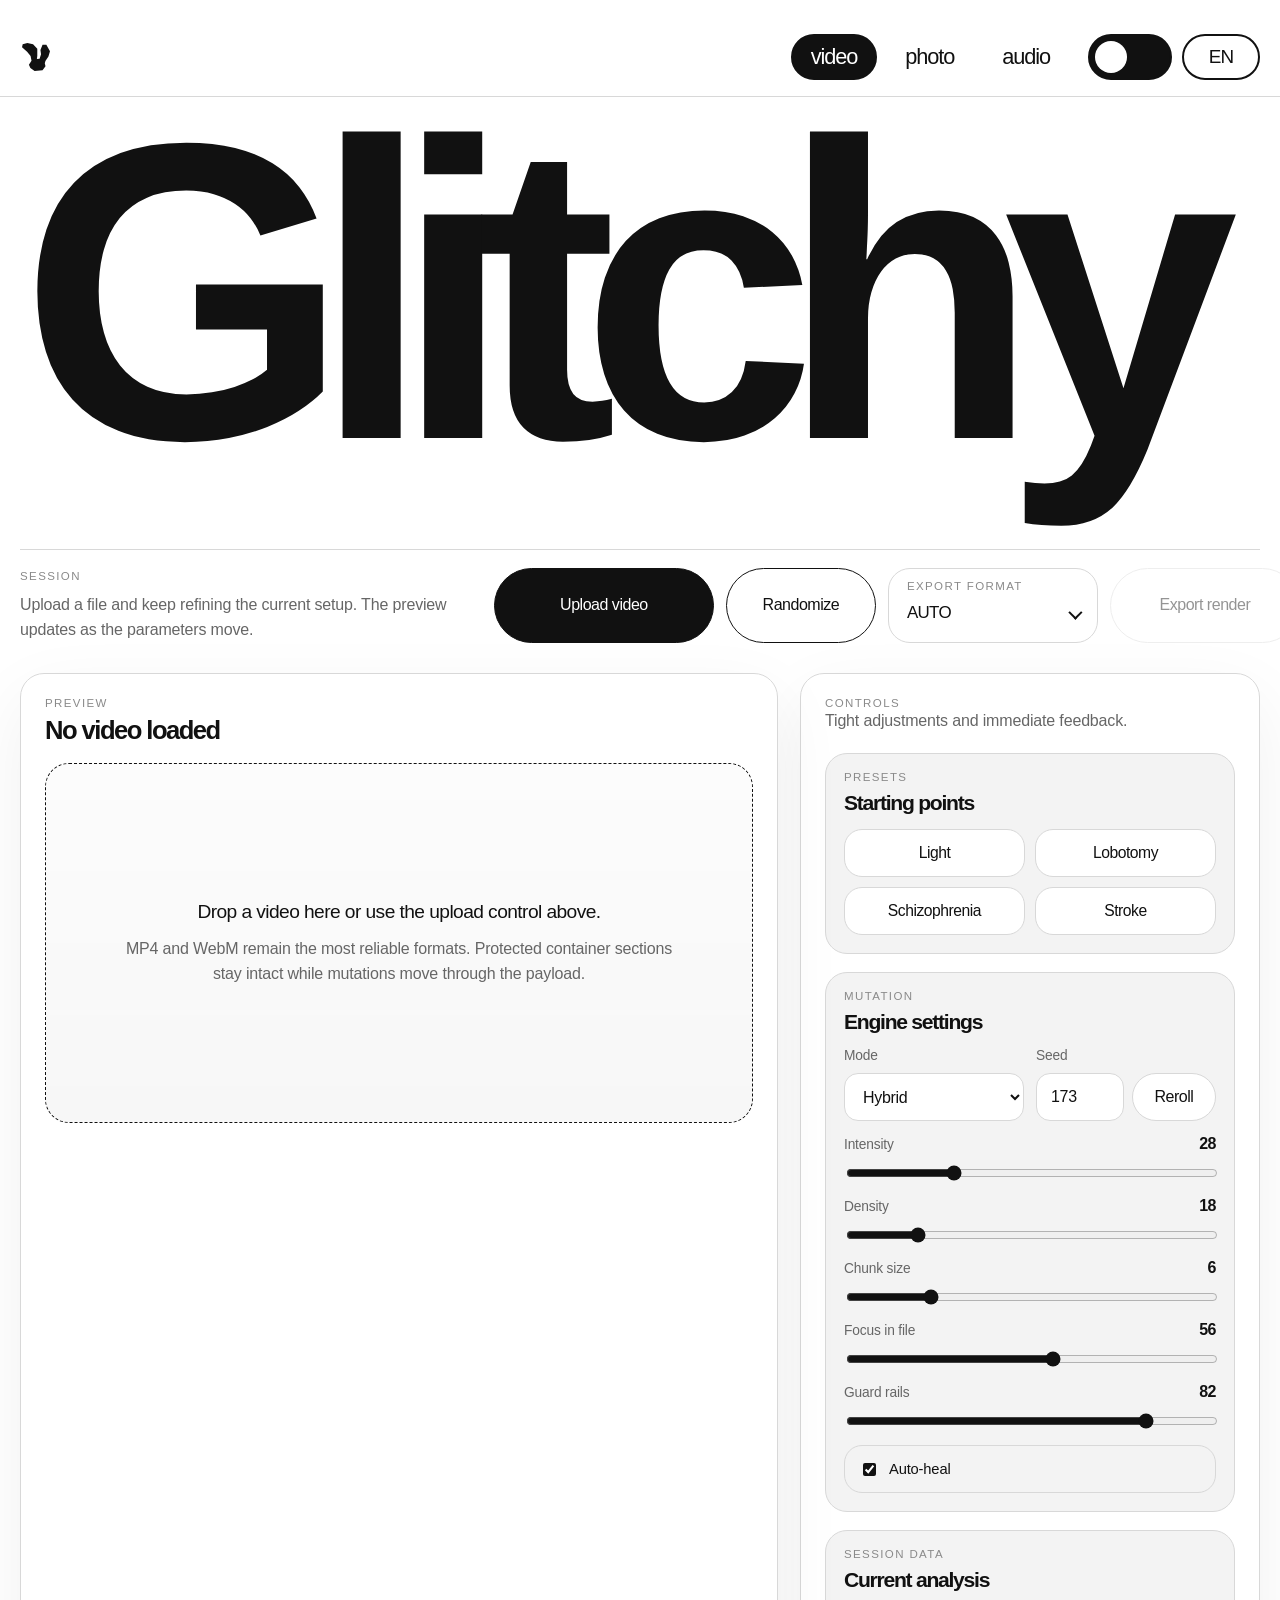
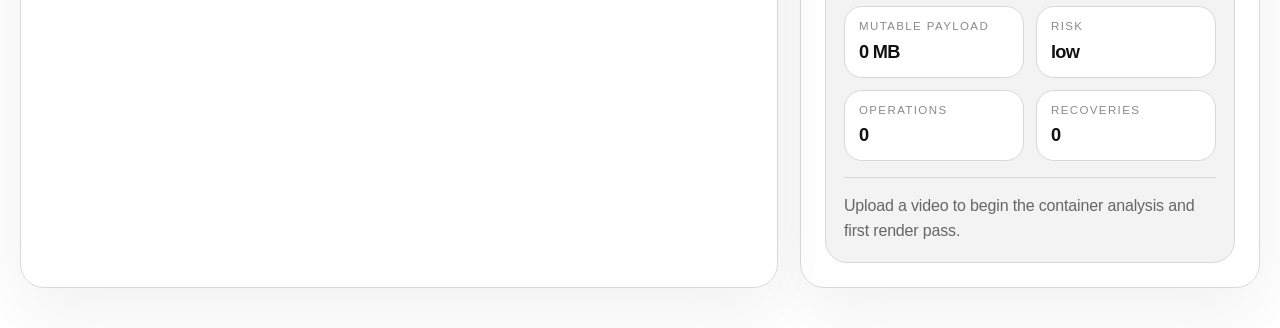
==== commit 3e8e4a11: "photo_audio v2" ====
--- a/index.html
+++ b/index.html
@@ -21,8 +21,49 @@
   <body>
     <main class="app-shell">
       <header class="topbar">
-        <div class="brand" aria-label="Glitchy">
-          <img src="assets/logo-mark.svg" alt="Glitchy" />
+        <div class="brand">
+          <a
+            id="brandLink"
+            class="brand-link"
+            href="https://t.me/chikikto"
+            target="_blank"
+            rel="noopener noreferrer"
+            aria-label="Glitchy Telegram"
+          >
+            <img src="assets/logo-mark.svg" alt="Glitchy" />
+          </a>
+        </div>
+
+        <span id="topbarTitle" class="topbar-title" aria-hidden="true">Glitchy</span>
+
+        <div id="mobileModePicker" class="mobile-mode-picker">
+          <button
+            id="mobileModeTrigger"
+            class="mobile-mode-trigger"
+            type="button"
+            aria-haspopup="listbox"
+            aria-expanded="false"
+          >
+            <span id="mobileModeValue" data-i18n="tabVideo">видео</span>
+            <span class="mobile-mode-caret" aria-hidden="true"></span>
+          </button>
+          <div
+            id="mobileModeMenu"
+            class="mobile-mode-menu format-menu"
+            role="listbox"
+            aria-label="Media mode"
+            hidden
+          >
+            <button class="mobile-mode-option format-option" type="button" role="option" data-mobile-media-option="video" aria-selected="true" data-i18n="tabVideo">
+              видео
+            </button>
+            <button class="mobile-mode-option format-option" type="button" role="option" data-mobile-media-option="photo" aria-selected="false" data-i18n="tabPhoto">
+              фото
+            </button>
+            <button class="mobile-mode-option format-option" type="button" role="option" data-mobile-media-option="audio" aria-selected="false" data-i18n="tabAudio">
+              аудио
+            </button>
+          </div>
         </div>
 
         <nav class="mode-switch" aria-label="Media mode" data-i18n-aria-label="mediaModeNavigation">
@@ -55,6 +96,8 @@
           </button>
         </div>
       </header>
+
+      <div id="heroTitleBridge" class="hero-title-bridge" aria-hidden="true">Glitchy</div>
 
       <section class="hero" aria-labelledby="heroTitle">
         <div class="hero-copy">
@@ -142,7 +185,7 @@
               <h2 id="fileLabel">Видео не загружено</h2>
             </div>
 
-            <div class="badge-row">
+            <div class="badge-row" hidden>
               <span id="formatBadge" class="badge">format: standby</span>
               <span id="strategyBadge" class="badge">strategy: idle</span>
               <span id="profileBadge" class="badge">pipeline: balanced + stable</span>
@@ -453,14 +496,44 @@
             <button id="photoRandomizeButton" class="action-pill" type="button" data-i18n="randomize">
               Рандом
             </button>
-            <div class="format-picker">
+            <div class="format-picker" id="photoExportFormatPicker">
               <span class="format-caption" data-i18n="imageRenderFormat">Формат рендера</span>
-              <select id="photoExportFormatSelect">
+              <select id="photoExportFormatSelect" class="native-select" aria-hidden="true" tabindex="-1">
                 <option value="auto">AUTO</option>
                 <option value="png">PNG</option>
                 <option value="jpeg">JPEG</option>
                 <option value="webp">WEBP</option>
               </select>
+              <button
+                id="photoExportFormatTrigger"
+                class="format-trigger"
+                type="button"
+                aria-haspopup="listbox"
+                aria-expanded="false"
+              >
+                <span id="photoExportFormatValue">AUTO</span>
+                <span class="format-caret" aria-hidden="true"></span>
+              </button>
+              <div
+                id="photoExportFormatMenu"
+                class="format-menu"
+                role="listbox"
+                aria-label="Photo export format"
+                hidden
+              >
+                <button class="format-option" type="button" role="option" data-photo-export-format-option="auto" aria-selected="true">
+                  AUTO
+                </button>
+                <button class="format-option" type="button" role="option" data-photo-export-format-option="png" aria-selected="false">
+                  PNG
+                </button>
+                <button class="format-option" type="button" role="option" data-photo-export-format-option="jpeg" aria-selected="false">
+                  JPEG
+                </button>
+                <button class="format-option" type="button" role="option" data-photo-export-format-option="webp" aria-selected="false">
+                  WEBP
+                </button>
+              </div>
             </div>
             <button id="photoExportButton" class="action-pill ghost export-button" type="button" disabled>
               <span class="export-button-progress" aria-hidden="true"></span>
@@ -482,7 +555,7 @@
                 <h2 id="photoFileLabel" data-i18n="noPhotoLoaded">Фото не загружено</h2>
               </div>
 
-              <div class="badge-row">
+              <div class="badge-row" hidden>
                 <span id="photoFormatBadge" class="badge">format: standby</span>
                 <span id="photoStrategyBadge" class="badge">strategy: idle</span>
                 <span id="photoPipelineBadge" class="badge">render: binary + canvas</span>
@@ -566,8 +639,8 @@
             <section class="control-block photo-control-block">
               <div class="block-head">
                 <div>
-                  <p class="panel-kicker" data-i18n="photoEffectStrip">Эффекты</p>
-                  <h3 data-i18n="photoEffectStripNote">Полосы, развалы и JPEG-ломаность</h3>
+                  <p class="panel-kicker" data-i18n="presets">Пресеты</p>
+                  <h3 data-i18n="startingPoints">Стартовые точки</h3>
                 </div>
               </div>
 
@@ -576,7 +649,7 @@
                 <button class="preset-chip photo-effect-chip" type="button" data-photo-preset="scanDrift" data-i18n="photoPresetScanDrift">scan drift</button>
                 <button class="preset-chip photo-effect-chip" type="button" data-photo-preset="paletteBruise" data-i18n="photoPresetPaletteBruise">palette bruise</button>
                 <button class="preset-chip photo-effect-chip" type="button" data-photo-preset="crcPanic" data-i18n="photoPresetCrcPanic">crc panic</button>
-                <button class="preset-chip photo-effect-chip" type="button" data-photo-preset="jpegCollapse" data-i18n="photoPresetJpegCollapse">jpeg collapse</button>
+                <button class="preset-chip photo-effect-chip photo-effect-chip-featured" type="button" data-photo-preset="jpegCollapse" data-i18n="photoPresetJpegCollapse">jpeg collapse</button>
               </div>
             </section>
 
@@ -712,12 +785,40 @@
             <button id="audioRandomizeButton" class="action-pill" type="button" data-i18n="randomize">
               Рандом
             </button>
-            <div class="format-picker">
+            <div class="format-picker" id="audioExportFormatPicker">
               <span class="format-caption" data-i18n="audioRenderFormat">Формат экспорта</span>
-              <select id="audioExportFormatSelect">
+              <select id="audioExportFormatSelect" class="native-select" aria-hidden="true" tabindex="-1">
                 <option value="auto">AUTO</option>
+                <option value="mp3">MP3</option>
                 <option value="wav">WAV</option>
               </select>
+              <button
+                id="audioExportFormatTrigger"
+                class="format-trigger"
+                type="button"
+                aria-haspopup="listbox"
+                aria-expanded="false"
+              >
+                <span id="audioExportFormatValue">AUTO</span>
+                <span class="format-caret" aria-hidden="true"></span>
+              </button>
+              <div
+                id="audioExportFormatMenu"
+                class="format-menu"
+                role="listbox"
+                aria-label="Audio export format"
+                hidden
+              >
+                <button class="format-option" type="button" role="option" data-audio-export-format-option="auto" aria-selected="true">
+                  AUTO
+                </button>
+                <button class="format-option" type="button" role="option" data-audio-export-format-option="mp3" aria-selected="false">
+                  MP3
+                </button>
+                <button class="format-option" type="button" role="option" data-audio-export-format-option="wav" aria-selected="false">
+                  WAV
+                </button>
+              </div>
             </div>
             <button id="audioExportButton" class="action-pill ghost export-button" type="button" disabled>
               <span class="export-button-progress" aria-hidden="true"></span>
@@ -739,7 +840,7 @@
                 <h2 id="audioFileLabel" data-i18n="noAudioLoaded">Аудио не загружено</h2>
               </div>
 
-              <div class="badge-row">
+              <div class="badge-row" hidden>
                 <span id="audioFormatBadge" class="badge">format: standby</span>
                 <span id="audioStrategyBadge" class="badge">strategy: idle</span>
                 <span id="audioPipelineBadge" class="badge">render: offline audio</span>
@@ -838,8 +939,8 @@
             <section class="control-block audio-control-block">
               <div class="block-head">
                 <div>
-                  <p class="panel-kicker" data-i18n="audioSceneStrip">Сцены</p>
-                  <h3 data-i18n="audioSceneStripNote">Лента, срывы буфера и жёсткий перегиб</h3>
+                  <p class="panel-kicker" data-i18n="presets">Пресеты</p>
+                  <h3 data-i18n="startingPoints">Стартовые точки</h3>
                 </div>
               </div>
 
@@ -966,6 +1067,28 @@
         </section>
       </section>
     </main>
+
+    <div id="appleVideoNotice" class="notice-modal" hidden>
+      <div class="notice-modal-backdrop" data-notice-dismiss></div>
+      <section
+        class="notice-modal-dialog"
+        role="dialog"
+        aria-modal="true"
+        aria-labelledby="appleVideoNoticeTitle"
+        aria-describedby="appleVideoNoticeText"
+      >
+        <p class="panel-kicker" data-i18n="appleVideoNoticeKicker">Внимание</p>
+        <h2 id="appleVideoNoticeTitle" data-i18n="appleVideoNoticeTitle">
+          На устройствах Apple видеорежим сейчас работает очень плохо.
+        </h2>
+        <p id="appleVideoNoticeText" class="notice-modal-copy" data-i18n="appleVideoNoticeBody">
+          Видео-карраптинг на iPhone, iPad и macOS Safari пока нестабилен, поэтому лучше попробовать фото- или аудио-режим.
+        </p>
+        <button id="appleVideoNoticeButton" class="action-pill primary notice-modal-button" type="button" data-i18n="appleVideoNoticeOk">
+          Окей
+        </button>
+      </section>
+    </div>
 
     <script id="glitchWorkerSource" type="text/plain">
 const workerState = {
--- a/styles.css
+++ b/styles.css
@@ -24,6 +24,8 @@
   --radius: 24px;
   --radius-sm: 18px;
   --font-ui: Arial, sans-serif;
+  --topbar-sticky-top: 0px;
+  --shell-top-padding: 24px;
 }
 
 html[data-theme="dark"] {
@@ -85,6 +87,10 @@
   mask-image: linear-gradient(180deg, rgba(0, 0, 0, 0.74), rgba(0, 0, 0, 0.14));
 }
 
+html[data-theme="dark"] body::before {
+  display: none;
+}
+
 button,
 input,
 select {
@@ -105,7 +111,7 @@
   z-index: 1;
   width: min(1480px, calc(100vw - 40px));
   margin: 0 auto;
-  padding: 24px 0 40px;
+  padding: var(--shell-top-padding) 0 40px;
 }
 
 .topbar {
@@ -113,20 +119,67 @@
   grid-template-columns: minmax(0, 1fr) auto auto;
   gap: 18px;
   align-items: center;
-  padding: 4px 0 18px;
+  padding: 10px 0 16px;
+  border-bottom: 0;
+  position: sticky;
+  top: var(--topbar-sticky-top);
+  isolation: isolate;
+  z-index: 20;
+  transition:
+    background 180ms ease,
+    border-color 180ms ease,
+    box-shadow 180ms ease,
+    transform 180ms ease;
+}
+
+.topbar::before {
+  content: "";
+  position: absolute;
+  z-index: -1;
+  top: calc(var(--shell-top-padding) * -1);
+  bottom: -1px;
+  left: calc((100vw - 100%) * -0.5);
+  right: calc((100vw - 100%) * -0.5);
+  background: var(--surface-elevated);
   border-bottom: 1px solid var(--line);
-  position: relative;
-  isolation: isolate;
-  z-index: 4;
+  backdrop-filter: blur(18px);
+}
+
+.topbar.is-stuck {
+  box-shadow: none;
 }
 
 .brand {
   display: inline-flex;
   align-items: center;
   justify-content: flex-start;
+  width: max-content;
   min-width: 0;
+  justify-self: start;
+  z-index: 4;
   user-select: none;
   -webkit-user-select: none;
+}
+
+.brand-link {
+  display: inline-flex;
+  align-items: center;
+  justify-content: center;
+  width: 32px;
+  height: 32px;
+  border-radius: 12px;
+  color: inherit;
+  text-decoration: none;
+  transition:
+    opacity 160ms ease;
+}
+
+.brand-link:hover,
+.brand-link:focus-visible {
+  outline: none;
+  background: transparent;
+  box-shadow: none;
+  transform: none;
 }
 
 .brand img {
@@ -136,6 +189,104 @@
 
 html[data-theme="dark"] .brand img {
   filter: invert(1);
+}
+
+.topbar-title {
+  position: absolute;
+  left: 50%;
+  top: 50%;
+  z-index: 3;
+  color: var(--text);
+  font-size: clamp(1.7rem, 2.4vw, 2.8rem);
+  font-weight: 700;
+  line-height: 0.88;
+  letter-spacing: -0.08em;
+  width: max-content;
+  white-space: nowrap;
+  pointer-events: none;
+  user-select: none;
+  -webkit-user-select: none;
+  opacity: 0;
+  transform: translate3d(-50%, -50%, 0);
+  transform-origin: center center;
+  transition: none;
+}
+
+.mobile-mode-picker {
+  position: relative;
+  display: none;
+  justify-self: center;
+  z-index: 4;
+}
+
+.mobile-mode-trigger {
+  appearance: none;
+  display: inline-flex;
+  align-items: center;
+  justify-content: center;
+  gap: 10px;
+  min-height: 46px;
+  padding: 0 16px;
+  border: 1.5px solid var(--line);
+  border-radius: 999px;
+  background: var(--surface);
+  color: var(--text);
+  font: inherit;
+  font-size: 1rem;
+  line-height: 1;
+  letter-spacing: -0.04em;
+  cursor: pointer;
+  user-select: none;
+  -webkit-user-select: none;
+  transition:
+    background 160ms ease,
+    border-color 160ms ease,
+    box-shadow 160ms ease,
+    transform 160ms ease;
+}
+
+.mobile-mode-trigger:hover,
+.mobile-mode-trigger:focus-visible {
+  outline: none;
+  border-color: var(--line-strong);
+  box-shadow: 0 10px 24px rgba(0, 0, 0, 0.08);
+  transform: translateY(-1px);
+}
+
+.mobile-mode-caret {
+  width: 10px;
+  height: 10px;
+  border-right: 2px solid currentColor;
+  border-bottom: 2px solid currentColor;
+  border-bottom-right-radius: 2px;
+  transform: rotate(45deg) translateY(-1px);
+}
+
+.mobile-mode-menu {
+  left: 50%;
+  top: calc(100% + 8px);
+  right: auto;
+  transform: translateX(-50%);
+  width: min(164px, calc(100vw - 40px));
+}
+
+.hero-title-bridge {
+  position: fixed;
+  top: 0;
+  left: 0;
+  z-index: 22;
+  color: var(--text);
+  font-size: clamp(6rem, 20vw, 14rem);
+  font-weight: 700;
+  line-height: 0.88;
+  letter-spacing: -0.085em;
+  white-space: nowrap;
+  pointer-events: none;
+  user-select: none;
+  -webkit-user-select: none;
+  opacity: 0;
+  transform-origin: left top;
+  will-change: transform, opacity;
 }
 
 .topbar-tools {
@@ -354,7 +505,7 @@
   align-items: end;
   padding: 18px 0 30px;
   position: relative;
-  z-index: 2;
+  z-index: 6;
 }
 
 .action-bar-copy {
@@ -568,6 +719,10 @@
   -webkit-user-select: none;
 }
 
+.format-picker.is-open {
+  z-index: 24;
+}
+
 .native-select {
   position: absolute;
   inset: 0;
@@ -673,6 +828,10 @@
   padding: 24px;
 }
 
+.preview-panel .badge-row[hidden] {
+  display: none !important;
+}
+
 .preview-panel {
   position: relative;
 }
@@ -863,6 +1022,57 @@
 .drop-overlay-copy {
   max-width: 28rem;
   text-align: center;
+}
+
+.notice-modal {
+  position: fixed;
+  inset: 0;
+  z-index: 40;
+  display: grid;
+  place-items: center;
+  padding: 24px;
+}
+
+.notice-modal[hidden] {
+  display: none !important;
+}
+
+.notice-modal-backdrop {
+  position: absolute;
+  inset: 0;
+  background: rgba(12, 12, 12, 0.36);
+  backdrop-filter: blur(8px);
+}
+
+.notice-modal-dialog {
+  position: relative;
+  z-index: 1;
+  display: grid;
+  gap: 16px;
+  width: min(560px, calc(100vw - 32px));
+  padding: 24px;
+  border: 1px solid var(--line);
+  border-radius: 28px;
+  background: var(--surface-elevated);
+  box-shadow: var(--shadow);
+}
+
+.notice-modal-dialog h2 {
+  margin: 0;
+  font-size: clamp(1.6rem, 3vw, 2.2rem);
+  line-height: 1.02;
+  letter-spacing: -0.06em;
+}
+
+.notice-modal-copy {
+  margin: 0;
+  color: var(--muted);
+  line-height: 1.55;
+}
+
+.notice-modal-button {
+  min-width: 160px;
+  justify-self: start;
 }
 
 .video-card {
@@ -985,31 +1195,49 @@
 
 [data-media-panel="photo"] .photo-effect-grid {
   grid-template-columns: repeat(5, minmax(0, 1fr));
-  gap: 8px;
+  gap: 10px;
 }
 
 [data-media-panel="photo"] .photo-effect-chip {
-  min-height: 44px;
-  border-radius: 14px;
-  font-size: 0.84rem;
+  min-height: 48px;
+  border-radius: 18px;
+  font-size: 0.92rem;
   letter-spacing: -0.04em;
+  background: var(--surface);
+  color: var(--text);
+  border-color: var(--line);
+  box-shadow: none;
+  opacity: 1;
+}
+
+[data-media-panel="photo"] .photo-effect-chip:hover,
+[data-media-panel="photo"] .photo-effect-chip:focus-visible,
+[data-media-panel="photo"] .photo-effect-chip.is-active {
+  border-color: var(--line-strong);
+}
+
+[data-media-panel="photo"] .photo-effect-chip.is-active {
   background: var(--text);
   color: var(--bg);
   border-color: var(--text);
-  opacity: 0.72;
-}
-
-[data-media-panel="photo"] .photo-effect-chip:hover,
-[data-media-panel="photo"] .photo-effect-chip:focus-visible,
-[data-media-panel="photo"] .photo-effect-chip.is-active {
-  opacity: 1;
-}
-
-[data-media-panel="photo"] .photo-effect-chip.is-active {
-  background: var(--surface);
-  color: var(--text);
+  box-shadow: 0 10px 24px rgba(0, 0, 0, 0.1);
+}
+
+[data-media-panel="photo"] .photo-effect-chip-featured {
+  font-weight: 700;
   border-color: var(--line-strong);
-  box-shadow: inset 0 0 0 1px var(--line-strong);
+  box-shadow:
+    inset 0 0 0 1px var(--line-strong),
+    0 10px 24px rgba(0, 0, 0, 0.06);
+}
+
+[data-media-panel="photo"] .photo-effect-chip-featured:hover,
+[data-media-panel="photo"] .photo-effect-chip-featured:focus-visible {
+  background: var(--surface-muted);
+}
+
+[data-media-panel="photo"] .photo-effect-chip-featured.is-active {
+  box-shadow: 0 14px 28px rgba(0, 0, 0, 0.12);
 }
 
 [data-media-panel="photo"] .photo-slider-stack {
@@ -1349,22 +1577,40 @@
 
 @media (max-width: 720px) {
   body::before {
-    background-size: 64px 64px;
-    opacity: 0.24;
+    opacity: 0;
+    background-image: none;
   }
 
   .app-shell {
     width: min(1480px, calc(100vw - 24px));
+    --shell-top-padding: 16px;
     padding: 16px 0 28px;
   }
 
   .topbar {
-    grid-template-columns: minmax(0, 1fr);
+    grid-template-columns: auto minmax(0, 1fr) auto;
     gap: 10px;
+    top: 0;
+    align-items: center;
+  }
+
+  .mode-switch {
+    display: none;
+  }
+
+  .mobile-mode-picker {
+    display: block;
+  }
+
+  .mobile-mode-trigger {
+    min-height: 42px;
+    padding: 0 14px;
+    font-size: 0.96rem;
   }
 
   .topbar-tools {
-    justify-content: flex-start;
+    gap: 8px;
+    justify-content: flex-end;
   }
 
   .hero {
@@ -1374,6 +1620,14 @@
   .hero h1 {
     font-size: clamp(4rem, 21vw, 8rem);
     line-height: 0.9;
+  }
+
+  .topbar-title {
+    display: none;
+  }
+
+  .hero-title-bridge {
+    display: none;
   }
 
   .preview-panel,
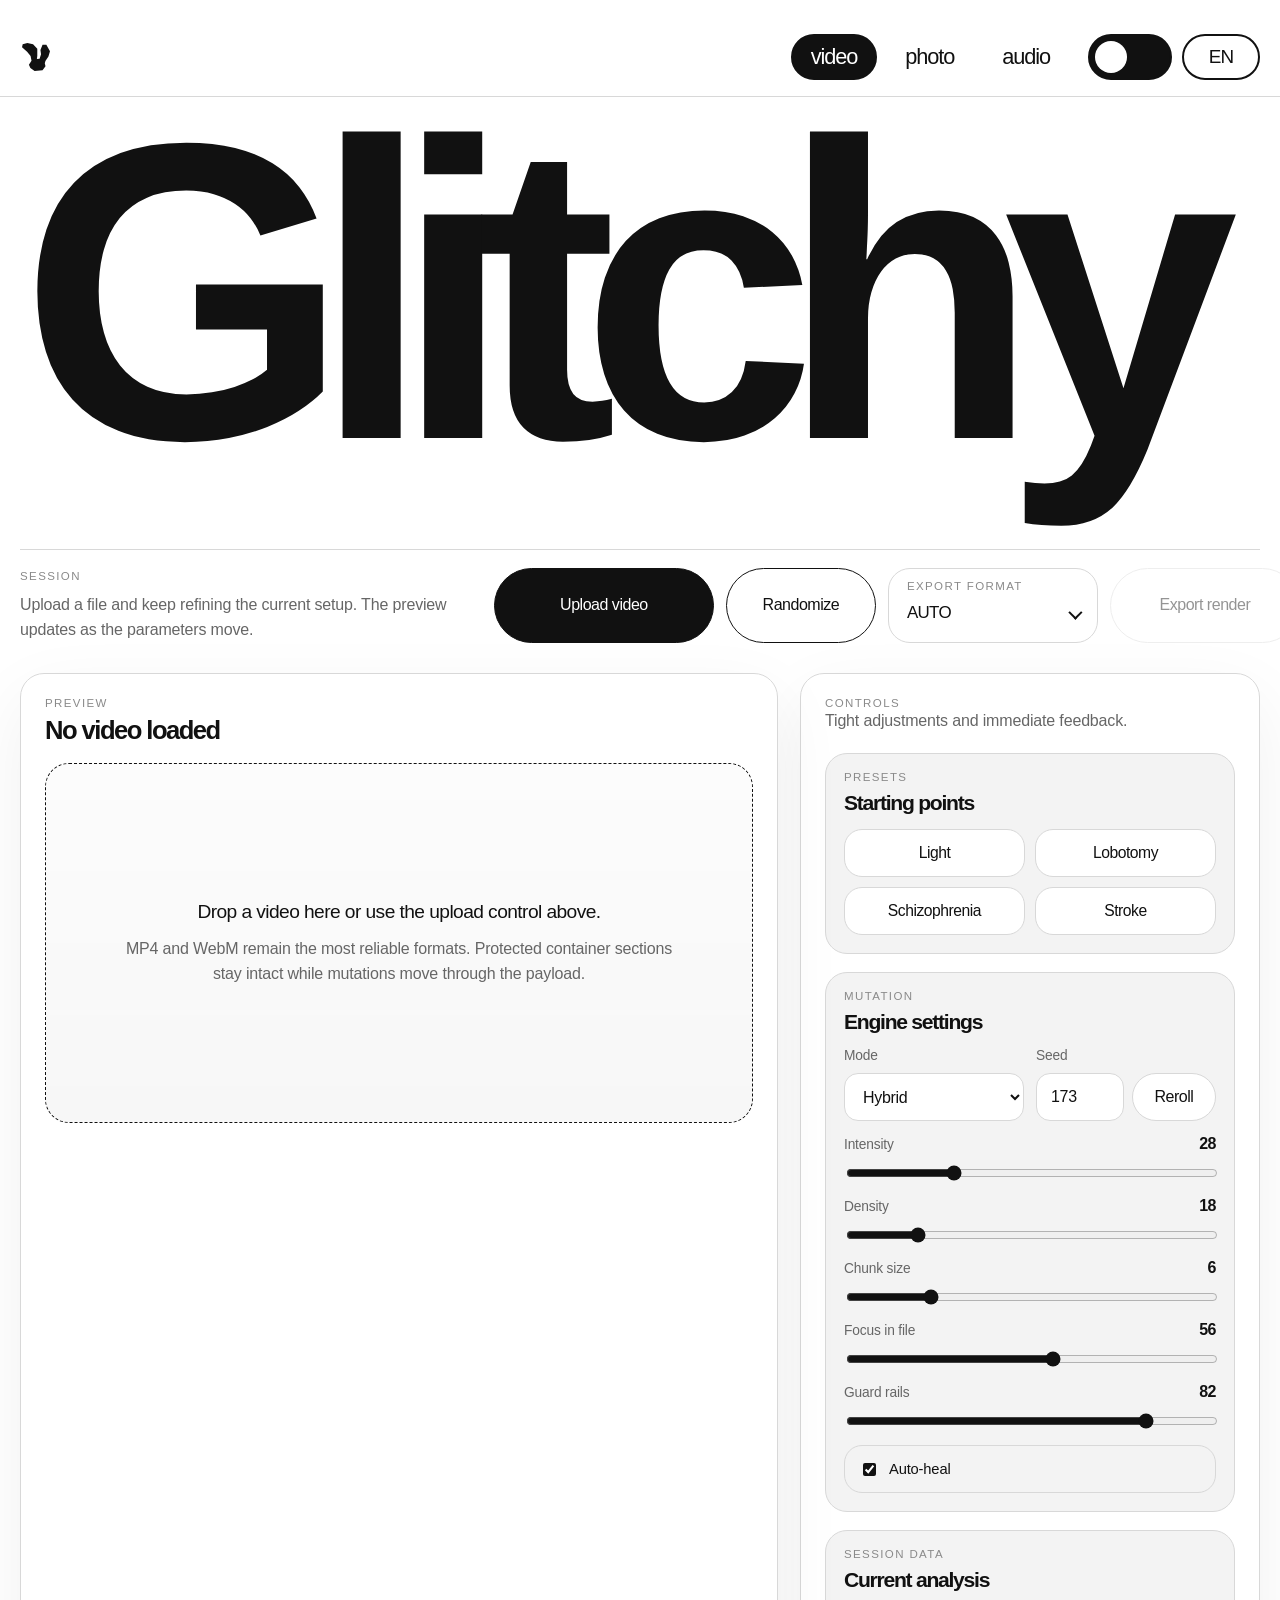
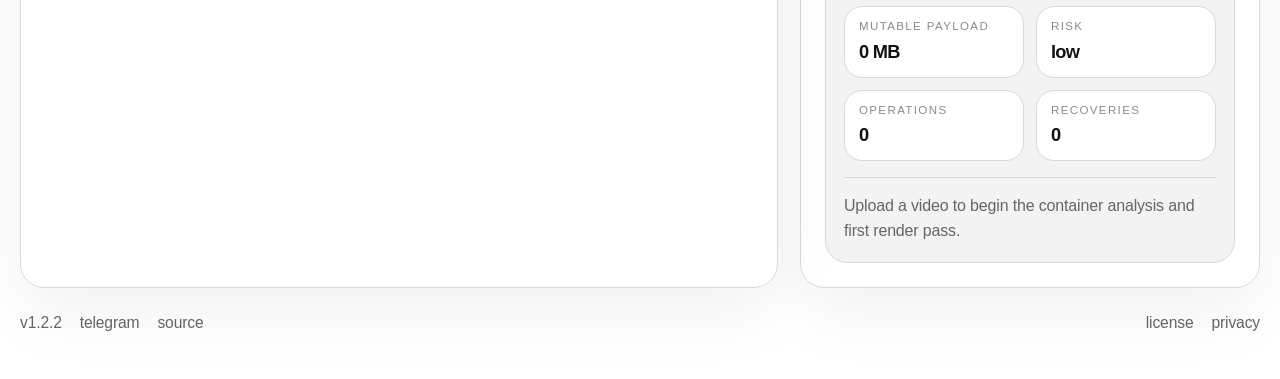
==== commit e16ee660: "Add legal pages and release 1.2.2 footer updates" ====
--- a/index.html
+++ b/index.html
@@ -779,7 +779,11 @@
 
           <div class="hero-actions">
             <label class="action-pill upload-pill primary" for="audioFileInput">
-              <input id="audioFileInput" type="file" accept="audio/*" />
+              <input
+                id="audioFileInput"
+                type="file"
+                accept="audio/*,.mp3,.wav,.m4a,.aac,.flac,.ogg,.oga,.opus,.aif,.aiff,.caf,.m4b,.m4p,audio/mpeg,audio/wav,audio/x-wav,audio/mp4,audio/aac,audio/flac,audio/ogg,audio/opus,audio/x-aiff,audio/aiff,audio/x-caf"
+              />
               <span data-i18n="uploadAudio">Загрузить аудио</span>
             </label>
             <button id="audioRandomizeButton" class="action-pill" type="button" data-i18n="randomize">
@@ -1066,6 +1070,23 @@
           </aside>
         </section>
       </section>
+
+      <footer class="site-footer" aria-label="Site footer">
+        <div class="site-footer-group">
+          <span class="site-footer-version" data-site-version>v1.2.2</span>
+          <a class="site-footer-link" data-site-link="telegram" href="https://t.me/chikikto" target="_blank" rel="noopener noreferrer">
+            telegram
+          </a>
+          <a class="site-footer-link" data-site-link="source" href="https://github.com/chikirao/video_glitcher" target="_blank" rel="noopener noreferrer">
+            source
+          </a>
+        </div>
+
+        <div class="site-footer-group site-footer-group-end">
+          <a class="site-footer-link" href="license.html">license</a>
+          <a class="site-footer-link" href="privacy.html">privacy</a>
+        </div>
+      </footer>
     </main>
 
     <div id="appleVideoNotice" class="notice-modal" hidden>
@@ -1878,6 +1899,7 @@
   };
 }
     </script>
+    <script src="site-config.js"></script>
     <script src="media-studios.js"></script>
     <script src="app.js"></script>
   </body>
--- a/styles.css
+++ b/styles.css
@@ -114,6 +114,152 @@
   padding: var(--shell-top-padding) 0 40px;
 }
 
+.site-footer {
+  display: flex;
+  align-items: center;
+  justify-content: space-between;
+  gap: 18px;
+  padding: 26px 0 6px;
+  color: var(--muted);
+  font-size: 0.98rem;
+  line-height: 1.2;
+}
+
+.site-footer-group {
+  display: inline-flex;
+  align-items: center;
+  flex-wrap: wrap;
+  gap: 18px;
+  min-width: 0;
+}
+
+.site-footer-group-end {
+  justify-content: flex-end;
+}
+
+.site-footer-version,
+.site-footer-link {
+  color: var(--muted);
+  text-decoration: none;
+  white-space: nowrap;
+}
+
+.site-footer-link {
+  transition:
+    color 160ms ease,
+    opacity 160ms ease;
+}
+
+.site-footer-link:hover,
+.site-footer-link:focus-visible {
+  color: var(--text);
+  outline: none;
+}
+
+.legal-page {
+  background: var(--bg);
+  color: var(--text);
+}
+
+.legal-shell {
+  width: min(880px, calc(100vw - 40px));
+  margin: 0 auto;
+  padding: 28px 0 40px;
+}
+
+.legal-header,
+.legal-footer {
+  display: flex;
+  align-items: center;
+  justify-content: space-between;
+  gap: 16px;
+}
+
+.legal-header {
+  padding-bottom: 18px;
+  border-bottom: 1px solid var(--line);
+}
+
+.legal-home-link,
+.legal-footer a {
+  color: var(--text);
+  text-decoration: none;
+}
+
+.legal-home-link {
+  font-size: clamp(2rem, 4vw, 3rem);
+  font-weight: 700;
+  line-height: 0.9;
+  letter-spacing: -0.08em;
+}
+
+.legal-version {
+  color: var(--muted);
+  font-size: 0.95rem;
+}
+
+.legal-card {
+  margin-top: 24px;
+  padding: 28px;
+  border: 1px solid var(--line);
+  border-radius: var(--radius);
+  background: var(--surface);
+  box-shadow: var(--shadow);
+}
+
+.legal-kicker {
+  margin: 0 0 10px;
+  color: var(--subtle);
+  font-size: 0.74rem;
+  font-weight: 700;
+  letter-spacing: 0.14em;
+  text-transform: uppercase;
+}
+
+.legal-card h1 {
+  margin: 0 0 18px;
+  font-size: clamp(2rem, 4vw, 3.25rem);
+  line-height: 0.92;
+  letter-spacing: -0.07em;
+}
+
+.legal-card p {
+  margin: 0 0 14px;
+  max-width: 68ch;
+  color: var(--muted);
+  font-size: 1rem;
+  line-height: 1.7;
+}
+
+.legal-license-text {
+  margin: 0;
+  white-space: pre-wrap;
+  word-break: break-word;
+  color: var(--muted);
+  font-family: "Courier New", Courier, monospace;
+  font-size: 0.94rem;
+  line-height: 1.7;
+}
+
+.legal-footer {
+  margin-top: 18px;
+  padding-top: 18px;
+  border-top: 1px solid var(--line);
+  color: var(--muted);
+}
+
+.legal-footer a {
+  color: var(--muted);
+}
+
+.legal-footer a:hover,
+.legal-footer a:focus-visible,
+.legal-home-link:hover,
+.legal-home-link:focus-visible {
+  color: var(--text);
+  outline: none;
+}
+
 .topbar {
   display: grid;
   grid-template-columns: minmax(0, 1fr) auto auto;
@@ -1557,17 +1703,36 @@
 
 @media (max-width: 920px) {
   .topbar {
-    grid-template-columns: minmax(0, 1fr);
+    grid-template-columns: auto auto minmax(0, 1fr) auto;
+    gap: 12px;
   }
 
   .mode-switch {
-    justify-content: flex-start;
-    overflow-x: auto;
-    padding-bottom: 2px;
+    display: none;
+  }
+
+  .mobile-mode-picker {
+    display: block;
+    justify-self: start;
+  }
+
+  .mobile-mode-trigger {
+    min-height: 40px;
+    padding: 0 14px;
+    font-size: 0.94rem;
+  }
+
+  .topbar-tools {
+    justify-self: end;
+    justify-content: flex-end;
   }
 
   .hero-actions {
     grid-template-columns: repeat(2, minmax(0, 1fr));
+  }
+
+  .topbar-title {
+    font-size: clamp(1.7rem, 4vw, 2.4rem);
   }
 
   [data-media-panel="photo"] .photo-effect-grid {
@@ -1594,12 +1759,9 @@
     align-items: center;
   }
 
-  .mode-switch {
-    display: none;
-  }
-
   .mobile-mode-picker {
     display: block;
+    justify-self: center;
   }
 
   .mobile-mode-trigger {
@@ -1672,6 +1834,50 @@
     width: 100%;
     justify-content: flex-start;
   }
+
+  .site-footer,
+  .legal-header,
+  .legal-footer {
+    flex-direction: column;
+    align-items: flex-start;
+  }
+
+  .site-footer {
+    gap: 10px;
+    padding: 22px 0 4px;
+    font-size: 1.08rem;
+    flex-direction: row;
+    align-items: center;
+    flex-wrap: nowrap;
+    overflow-x: auto;
+    overflow-y: hidden;
+    white-space: nowrap;
+    scrollbar-width: none;
+  }
+
+  .site-footer-group {
+    display: inline-flex;
+    flex-wrap: nowrap;
+    gap: 18px;
+    width: max-content;
+  }
+
+  .site-footer-group-end {
+    justify-content: flex-start;
+  }
+
+  .site-footer::-webkit-scrollbar {
+    display: none;
+  }
+
+  .legal-shell {
+    width: min(880px, calc(100vw - 24px));
+    padding: 18px 0 28px;
+  }
+
+  .legal-card {
+    padding: 20px;
+  }
 }
 
 @media (max-width: 520px) {
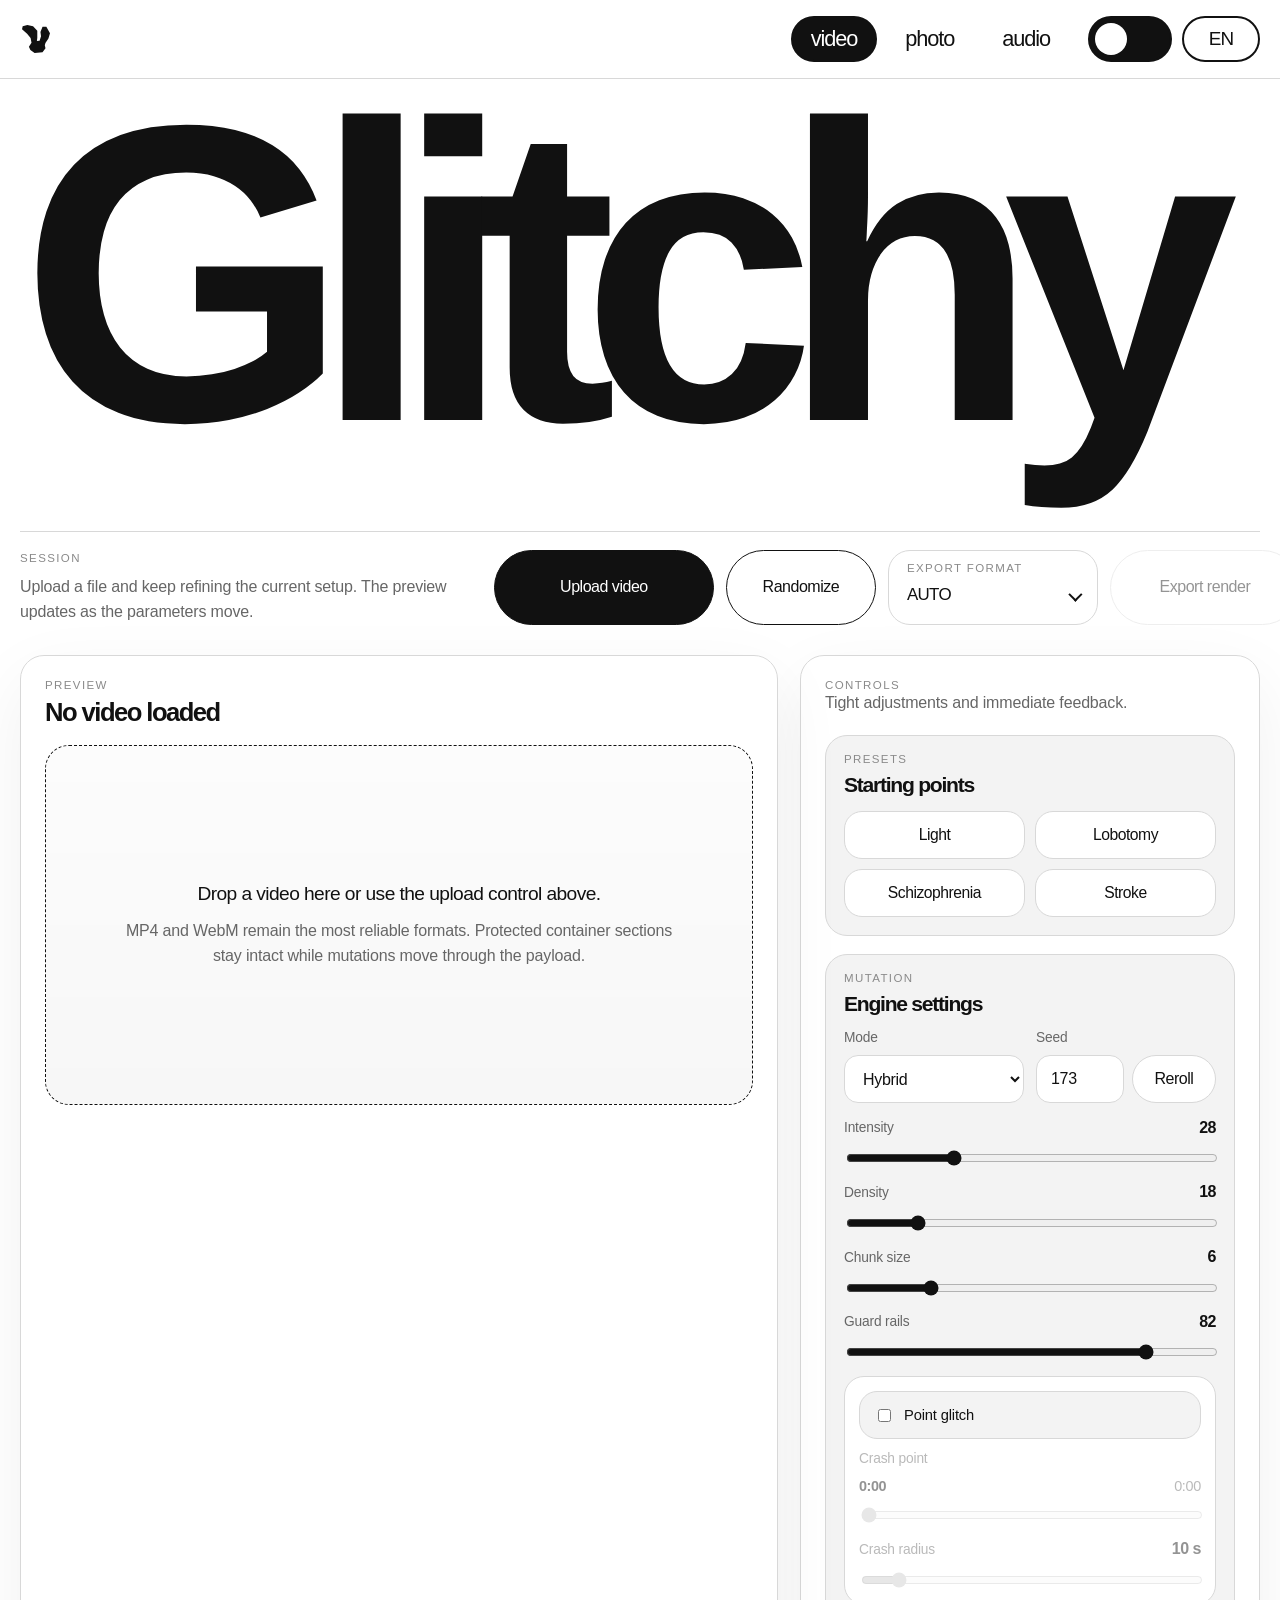
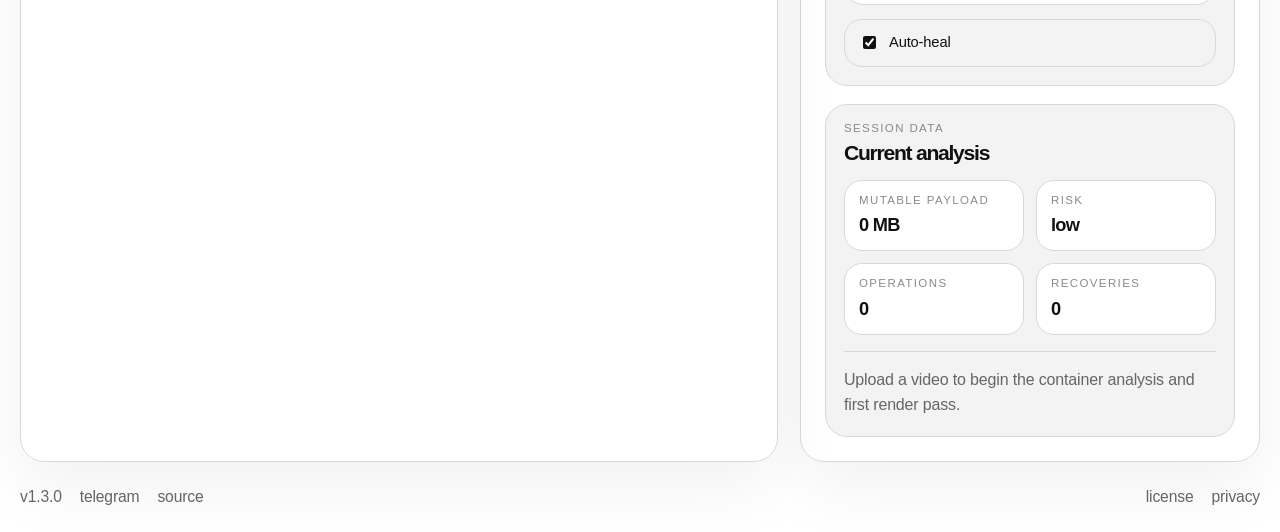
==== commit 8c501a12: "Release v1.3.0 point glitch update" ====
--- a/index.html
+++ b/index.html
@@ -425,19 +425,61 @@
 
               <label class="slider-field">
                 <div class="slider-head">
-                  <span data-i18n="focusInFile">Фокус по файлу</span>
-                  <output id="focusOutput" for="focusInput">56</output>
-                </div>
-                <input id="focusInput" data-setting="focus" type="range" min="0" max="100" value="56" />
-              </label>
-
-              <label class="slider-field">
-                <div class="slider-head">
                   <span data-i18n="guardRails">Guard rails</span>
                   <output id="guardOutput" for="guardInput">82</output>
                 </div>
                 <input id="guardInput" data-setting="guard" type="range" min="0" max="100" value="82" />
               </label>
+            </div>
+
+            <div id="videoPointSection" class="video-point-section">
+              <label class="toggle-chip wide video-point-toggle" data-i18n-title="videoPointGlitchHint">
+                <input id="videoPointGlitchToggle" data-setting="pointGlitchEnabled" type="checkbox" />
+                <span data-i18n="videoPointGlitch">Точечный глитч</span>
+              </label>
+
+              <div id="videoPointControls" class="video-point-controls">
+                <label class="slider-field video-point-timeline-field">
+                  <div class="slider-head">
+                    <span data-i18n="videoPointMoment">Точка краша</span>
+                  </div>
+                  <div class="video-point-timeline">
+                    <div class="video-point-timeline-meta">
+                      <output id="videoPointTimeOutput" for="videoPointTimeInput">0:00</output>
+                      <span id="videoPointDurationValue">0:00</span>
+                    </div>
+                    <input
+                      id="videoPointTimeInput"
+                      data-setting="pointGlitchTime"
+                      type="range"
+                      min="0"
+                      max="0"
+                      step="0.01"
+                      value="0"
+                      data-value-format="time"
+                      disabled
+                    />
+                  </div>
+                </label>
+
+                <label class="slider-field">
+                  <div class="slider-head">
+                    <span data-i18n="videoPointRadius">Радиус краша</span>
+                    <output id="videoPointRadiusOutput" for="videoPointRadiusInput">10 s</output>
+                  </div>
+                  <input
+                    id="videoPointRadiusInput"
+                    data-setting="pointGlitchRadius"
+                    type="range"
+                    min="1"
+                    max="100"
+                    step="1"
+                    value="10"
+                    data-value-suffix=" s"
+                    disabled
+                  />
+                </label>
+              </div>
             </div>
 
             <label class="toggle-chip wide" data-i18n-title="autoHealHint">
@@ -1015,19 +1057,59 @@
 
                 <label class="slider-field audio-slider-field">
                   <div class="slider-head">
-                    <span data-i18n="audioFocus">Фокус таймлайна</span>
-                    <output id="audioFocusOutput" for="audioFocusInput">48</output>
-                  </div>
-                  <input id="audioFocusInput" type="range" min="0" max="100" value="48" />
-                </label>
-
-                <label class="slider-field audio-slider-field">
-                  <div class="slider-head">
                     <span data-i18n="audioContainment">Сдерживание</span>
                     <output id="audioGuardOutput" for="audioGuardInput">66</output>
                   </div>
                   <input id="audioGuardInput" type="range" min="0" max="100" value="66" />
                 </label>
+              </div>
+
+              <div id="audioPointSection" class="audio-point-section">
+                <label class="toggle-chip wide audio-point-toggle" data-i18n-title="audioPointGlitchHint">
+                  <input id="audioPointGlitchToggle" type="checkbox" />
+                  <span data-i18n="audioPointGlitch">Точечный глитч</span>
+                </label>
+
+                <div id="audioPointControls" class="audio-point-controls">
+                  <label class="slider-field audio-slider-field audio-point-timeline-field">
+                    <div class="slider-head">
+                      <span data-i18n="audioPointMoment">Точка краша</span>
+                    </div>
+                    <div class="audio-point-timeline">
+                      <div class="audio-point-timeline-meta">
+                        <output id="audioPointTimeOutput" for="audioPointTimeInput">0:00</output>
+                        <span id="audioPointDurationValue">0:00</span>
+                      </div>
+                      <input
+                        id="audioPointTimeInput"
+                        type="range"
+                        min="0"
+                        max="0"
+                        step="0.01"
+                        value="0"
+                        data-value-format="time"
+                        disabled
+                      />
+                    </div>
+                  </label>
+
+                  <label class="slider-field audio-slider-field">
+                    <div class="slider-head">
+                      <span data-i18n="audioPointRadius">Радиус краша</span>
+                      <output id="audioPointRadiusOutput" for="audioPointRadiusInput">10 s</output>
+                    </div>
+                    <input
+                      id="audioPointRadiusInput"
+                      type="range"
+                      min="1"
+                      max="100"
+                      step="1"
+                      value="10"
+                      data-value-suffix=" s"
+                      disabled
+                    />
+                  </label>
+                </div>
               </div>
 
               <label class="toggle-chip wide" data-i18n-title="audioLimiterHint">
@@ -1073,7 +1155,7 @@
 
       <footer class="site-footer" aria-label="Site footer">
         <div class="site-footer-group">
-          <span class="site-footer-version" data-site-version>v1.2.2</span>
+          <span class="site-footer-version" data-site-version>v1.3.0</span>
           <a class="site-footer-link" data-site-link="telegram" href="https://t.me/chikikto" target="_blank" rel="noopener noreferrer">
             telegram
           </a>
@@ -1410,7 +1492,6 @@
   const intensityNorm = clamp((settings.intensity || 0) / 100, 0, 1);
   const densityNorm = clamp((settings.density || 0) / 100, 0, 1);
   const guardNorm = clamp((settings.guard || 0) / 100, 0, 1);
-  const focusNorm = clamp((settings.focus || 0) / 100, 0, 1);
   const recoveryLevel = settings.recoveryLevel || 0;
   const mutationProfile = resolveMutationProfile(settings.compatibilityProfile, analysis, recoveryLevel);
   const recoveryFactor = 1 / (1 + recoveryLevel * 0.55);
@@ -1426,11 +1507,16 @@
   );
   const mapBins = new Array(48).fill(0);
   const rng = mulberry32(normalizeSeed(settings.seed));
-  const ranges = buildScopedRanges(
+  const pointWindow = resolveVideoPointMutationWindow(settings);
+  const scopedRanges = buildScopedRanges(
     analysis.ranges,
     outputBytes.length,
-    clamp(guardNorm + mutationProfile.guardBoost, 0, 1)
+    clamp(guardNorm + mutationProfile.guardBoost, 0, 1),
+    pointWindow.enabled
   );
+  const ranges = pointWindow.enabled
+    ? sliceRangesByNormalizedWindow(scopedRanges, pointWindow.startNorm, pointWindow.endNorm)
+    : scopedRanges;
 
   if (!ranges.length || operationCount === 0 || intensityNorm === 0) {
     return {
@@ -1443,13 +1529,11 @@
   }
 
   const weightedRanges = ranges.map(function (range) {
-    const midpoint = ((range.start + range.end) * 0.5) / outputBytes.length;
-    const closeness = 1 - Math.abs(midpoint - focusNorm);
-    const weight = 0.2 + Math.pow(Math.max(0.01, closeness), 2.1) * 4.8;
+    const rangeLength = Math.max(1, range.end - range.start);
     return {
       start: range.start,
       end: range.end,
-      weight: weight
+      weight: rangeLength
     };
   });
 
@@ -1484,6 +1568,72 @@
     mapBins: mapBins,
     guardApplied: Math.round(guardNorm * 100)
   };
+}
+
+function resolveVideoPointMutationWindow(settings) {
+  const duration = Math.max(0, Number(settings.sourceDuration) || 0);
+  const enabled = Boolean(settings.pointGlitchEnabled && duration > 0);
+
+  if (!enabled) {
+    return {
+      enabled: false,
+      startNorm: 0,
+      endNorm: 1,
+      centerNorm: 0.5,
+      halfWidthNorm: 0.5
+    };
+  }
+
+  const centerTime = clamp(Number(settings.pointGlitchTime) || 0, 0, duration);
+  const halfRadiusSeconds = Math.max(0.5, (Number(settings.pointGlitchRadius) || 1) * 0.5);
+  const startTime = clamp(centerTime - halfRadiusSeconds, 0, duration);
+  const endTime = clamp(centerTime + halfRadiusSeconds, startTime, duration);
+  const startNorm = duration > 0 ? startTime / duration : 0;
+  const endNorm = duration > 0 ? endTime / duration : 1;
+
+  return {
+    enabled: true,
+    startNorm: startNorm,
+    endNorm: endNorm,
+    centerNorm: (startNorm + endNorm) * 0.5,
+    halfWidthNorm: Math.max(0.0001, (endNorm - startNorm) * 0.5)
+  };
+}
+
+function sliceRangesByNormalizedWindow(ranges, startNorm, endNorm) {
+  const totalLength = ranges.reduce(function (sum, range) {
+    return sum + Math.max(0, range.end - range.start);
+  }, 0);
+
+  if (!totalLength) {
+    return [];
+  }
+
+  const targetStart = clamp(Math.floor(totalLength * clamp(startNorm, 0, 1)), 0, totalLength - 1);
+  const targetEnd = clamp(Math.ceil(totalLength * clamp(endNorm, 0, 1)), targetStart + 1, totalLength);
+  const sliced = [];
+  let cursor = 0;
+
+  for (let index = 0; index < ranges.length; index += 1) {
+    const range = ranges[index];
+    const length = Math.max(0, range.end - range.start);
+    const localStart = Math.max(0, targetStart - cursor);
+    const localEnd = Math.min(length, targetEnd - cursor);
+
+    if (localEnd - localStart > 1) {
+      sliced.push({
+        start: range.start + localStart,
+        end: range.start + localEnd
+      });
+    }
+
+    cursor += length;
+    if (cursor >= targetEnd) {
+      break;
+    }
+  }
+
+  return sliced;
 }
 
 function resolveMutationProfile(profileId, analysis, recoveryLevel) {
@@ -1557,7 +1707,7 @@
   return profile;
 }
 
-function buildScopedRanges(ranges, totalLength, guardNorm) {
+function buildScopedRanges(ranges, totalLength, guardNorm, pointGlitchEnabled) {
   const scoped = [];
 
   for (let i = 0; i < ranges.length; i += 1) {
@@ -1568,9 +1718,13 @@
       continue;
     }
 
-    const extraMargin = Math.floor(
-      Math.min(length * 0.42, (16 + length * 0.14) * guardNorm)
-    );
+    const extraMargin = pointGlitchEnabled
+      ? Math.floor(
+        Math.min(length * 0.42, (16 + length * 0.14) * guardNorm)
+      )
+      : Math.floor(
+        Math.min(length * 0.16, (8 + length * 0.05) * Math.max(0.15, guardNorm * 0.42))
+      );
     const start = range.start + extraMargin;
     const end = range.end - extraMargin;
 
--- a/styles.css
+++ b/styles.css
@@ -111,7 +111,8 @@
   z-index: 1;
   width: min(1480px, calc(100vw - 40px));
   margin: 0 auto;
-  padding: var(--shell-top-padding) 0 40px;
+  /* padding: var(--shell-top-padding) 0 40px; */
+  padding: 0 0 20px;
 }
 
 .site-footer {
@@ -265,7 +266,7 @@
   grid-template-columns: minmax(0, 1fr) auto auto;
   gap: 18px;
   align-items: center;
-  padding: 10px 0 16px;
+  padding: 16px 0 16px;
   border-bottom: 0;
   position: sticky;
   top: var(--topbar-sticky-top);
@@ -1441,6 +1442,98 @@
   text-transform: none;
 }
 
+[data-media-panel="audio"] .audio-point-section {
+  display: grid;
+  gap: 12px;
+  margin-bottom: 14px;
+  padding: 14px;
+  border: 1px solid var(--line);
+  border-radius: 20px;
+  background: var(--surface);
+}
+
+[data-media-panel="audio"] .audio-point-toggle {
+  margin: 0;
+}
+
+[data-media-panel="audio"] .audio-point-controls {
+  display: grid;
+  gap: 14px;
+  transition:
+    opacity 160ms ease,
+    filter 160ms ease;
+}
+
+[data-media-panel="audio"] .audio-point-controls.is-disabled {
+  opacity: 0.45;
+  filter: saturate(0.7);
+}
+
+[data-media-panel="audio"] .audio-point-timeline {
+  display: grid;
+  gap: 10px;
+}
+
+[data-media-panel="audio"] .audio-point-timeline-meta {
+  display: flex;
+  align-items: center;
+  justify-content: space-between;
+  gap: 12px;
+  color: var(--muted);
+  font-size: 0.9rem;
+  letter-spacing: -0.02em;
+}
+
+[data-media-panel="audio"] .audio-point-timeline-meta output {
+  color: var(--text);
+}
+
+[data-media-panel="video"] .video-point-section {
+  display: grid;
+  gap: 12px;
+  margin-bottom: 14px;
+  padding: 14px;
+  border: 1px solid var(--line);
+  border-radius: 20px;
+  background: var(--surface);
+}
+
+[data-media-panel="video"] .video-point-toggle {
+  margin: 0;
+}
+
+[data-media-panel="video"] .video-point-controls {
+  display: grid;
+  gap: 14px;
+  transition:
+    opacity 160ms ease,
+    filter 160ms ease;
+}
+
+[data-media-panel="video"] .video-point-controls.is-disabled {
+  opacity: 0.45;
+  filter: saturate(0.7);
+}
+
+[data-media-panel="video"] .video-point-timeline {
+  display: grid;
+  gap: 10px;
+}
+
+[data-media-panel="video"] .video-point-timeline-meta {
+  display: flex;
+  align-items: center;
+  justify-content: space-between;
+  gap: 12px;
+  color: var(--muted);
+  font-size: 0.9rem;
+  letter-spacing: -0.02em;
+}
+
+[data-media-panel="video"] .video-point-timeline-meta output {
+  color: var(--text);
+}
+
 .map-panel,
 .control-block {
   padding: 18px;
@@ -1609,9 +1702,34 @@
 }
 
 output {
+  display: inline-flex;
+  align-items: center;
+  justify-content: flex-end;
   color: var(--text);
   font-weight: 700;
   letter-spacing: -0.03em;
+  min-height: 1.3em;
+}
+
+output[for] {
+  cursor: text;
+}
+
+output.is-editing {
+  min-width: 64px;
+}
+
+.slider-value-editor {
+  width: 72px;
+  min-height: 28px;
+  padding: 0 8px;
+  border: 1px solid var(--line);
+  border-radius: 999px;
+  outline: none;
+  background: var(--surface);
+  color: var(--text);
+  text-align: right;
+  letter-spacing: -0.02em;
 }
 
 input[type="range"] {
@@ -1749,7 +1867,7 @@
   .app-shell {
     width: min(1480px, calc(100vw - 24px));
     --shell-top-padding: 16px;
-    padding: 16px 0 28px;
+    padding: 0px 0 20px;
   }
 
   .topbar {
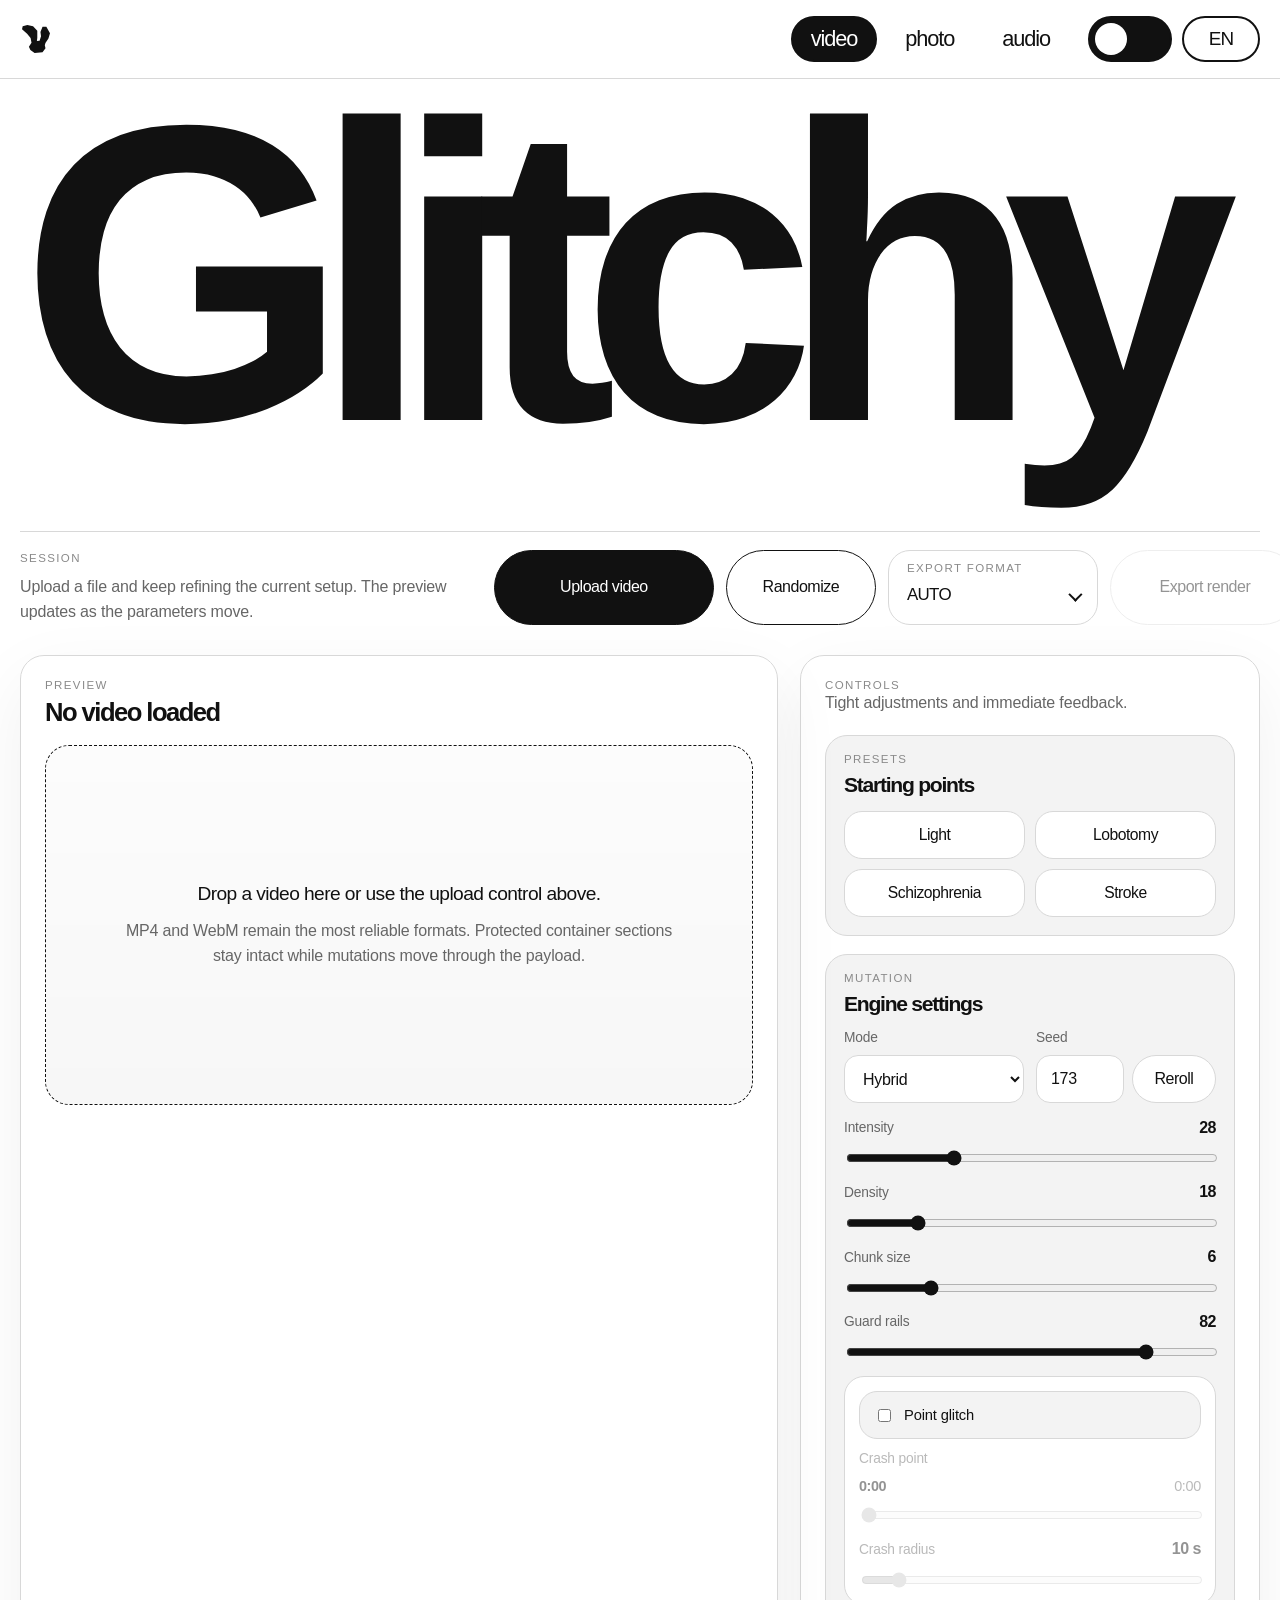
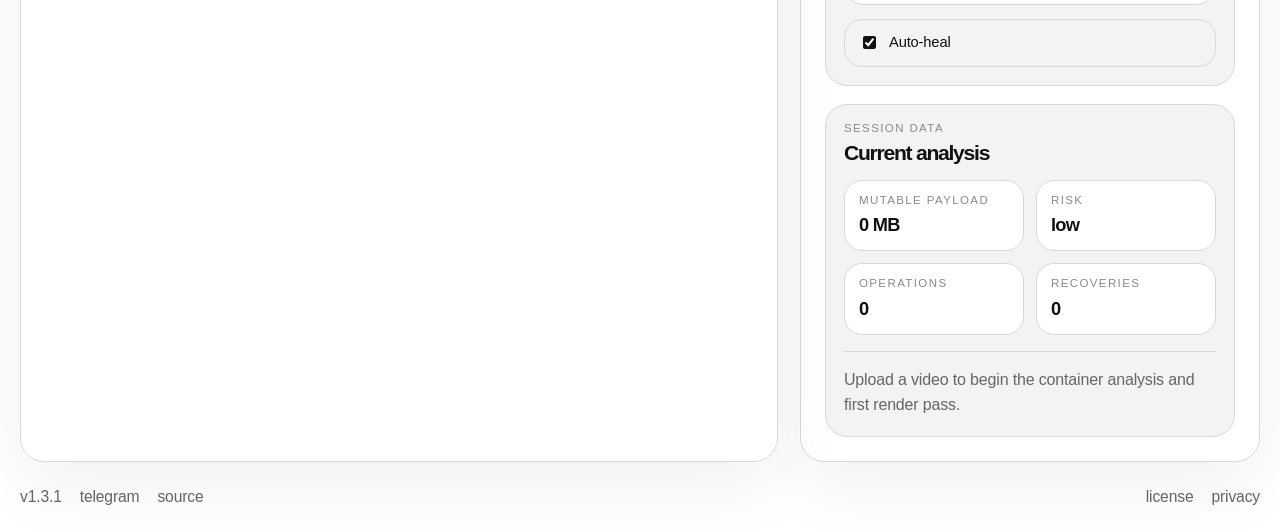
==== commit 6996da8d: "Release 1.3.1" ====
--- a/index.html
+++ b/index.html
@@ -1155,7 +1155,7 @@
 
       <footer class="site-footer" aria-label="Site footer">
         <div class="site-footer-group">
-          <span class="site-footer-version" data-site-version>v1.3.0</span>
+          <span class="site-footer-version" data-site-version>v1.3.1</span>
           <a class="site-footer-link" data-site-link="telegram" href="https://t.me/chikikto" target="_blank" rel="noopener noreferrer">
             telegram
           </a>
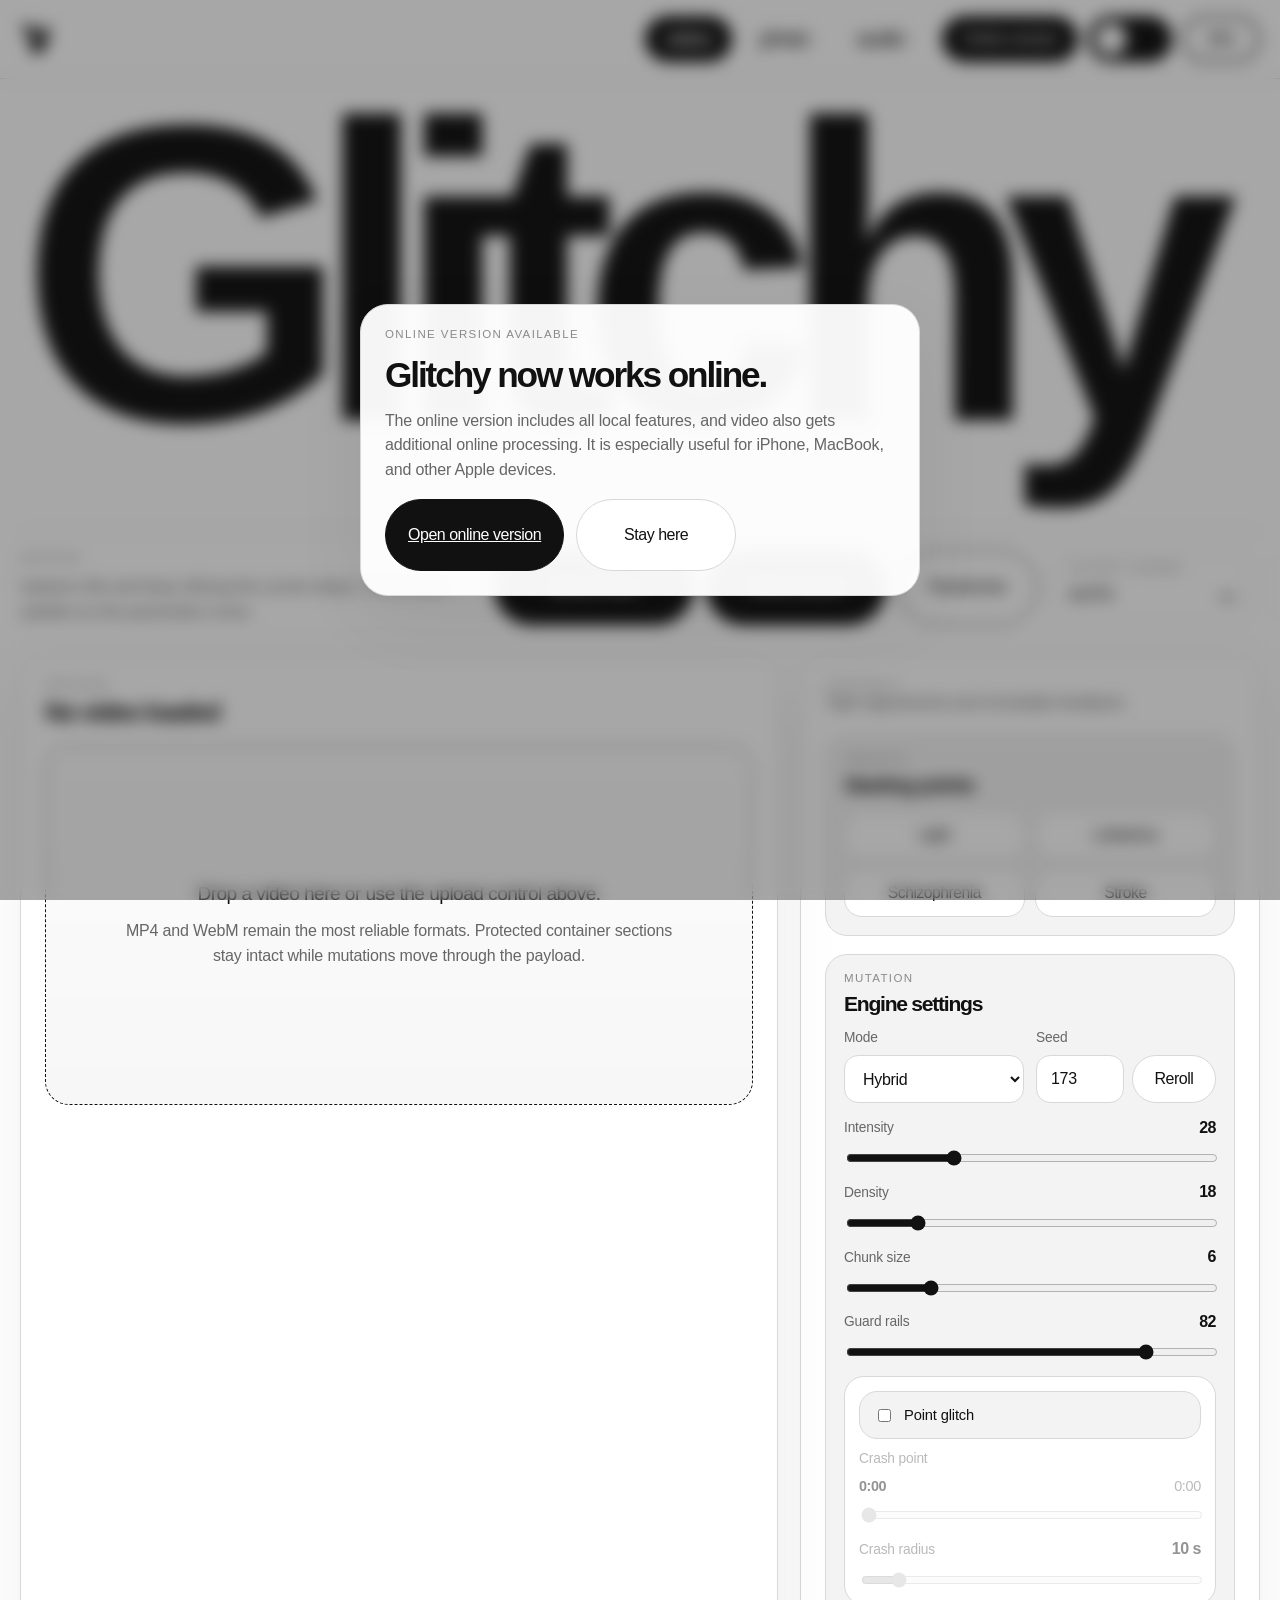
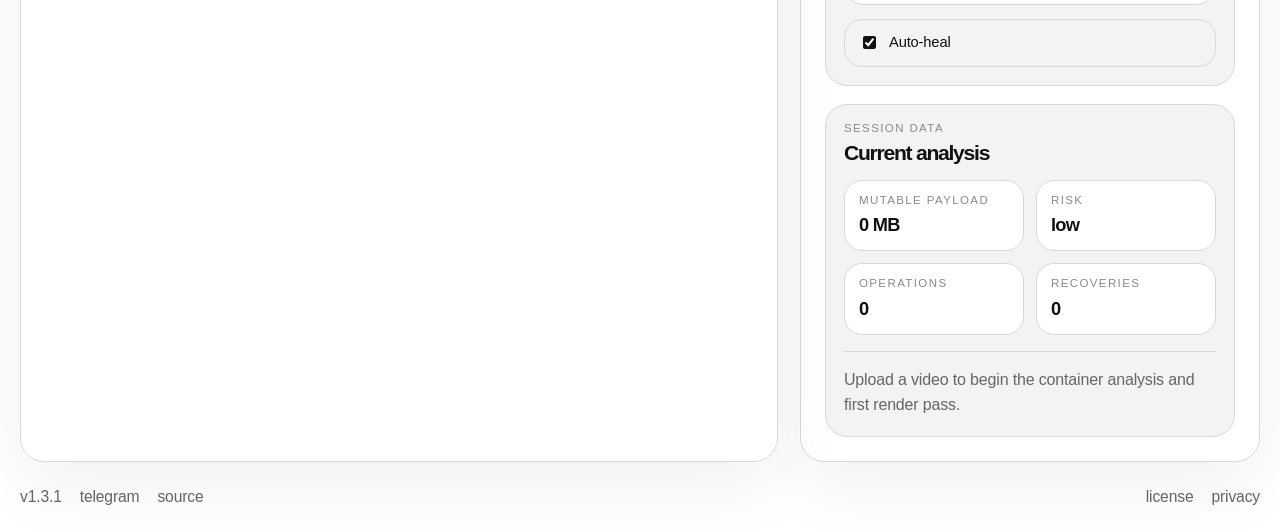
==== commit 56f1577c: "online version info added" ====
--- a/index.html
+++ b/index.html
@@ -79,6 +79,16 @@
         </nav>
 
         <div class="topbar-tools">
+          <a
+            class="online-version-link topbar-online-link"
+            href="https://glitchylab.com/"
+            target="_blank"
+            rel="noopener noreferrer"
+            data-i18n="onlineVersionShort"
+          >
+            Онлайн-версия
+          </a>
+
           <button
             id="themeToggle"
             class="theme-toggle"
@@ -119,6 +129,15 @@
             <input id="fileInput" type="file" accept="video/*" />
             <span data-i18n="uploadVideo">Загрузить видео</span>
           </label>
+          <a
+            class="action-pill online-action-pill"
+            href="https://glitchylab.com/"
+            target="_blank"
+            rel="noopener noreferrer"
+            data-i18n="onlineVersion"
+          >
+            Онлайн-версия
+          </a>
           <button id="randomizeButton" class="action-pill" type="button" data-i18n="randomize">
             Рандом
           </button>
@@ -1171,25 +1190,36 @@
       </footer>
     </main>
 
-    <div id="appleVideoNotice" class="notice-modal" hidden>
-      <div class="notice-modal-backdrop" data-notice-dismiss></div>
+    <div id="onlineVersionNotice" class="notice-modal" hidden>
+      <div class="notice-modal-backdrop" data-online-notice-dismiss></div>
       <section
         class="notice-modal-dialog"
         role="dialog"
         aria-modal="true"
-        aria-labelledby="appleVideoNoticeTitle"
-        aria-describedby="appleVideoNoticeText"
+        aria-labelledby="onlineVersionNoticeTitle"
+        aria-describedby="onlineVersionNoticeText"
       >
-        <p class="panel-kicker" data-i18n="appleVideoNoticeKicker">Внимание</p>
-        <h2 id="appleVideoNoticeTitle" data-i18n="appleVideoNoticeTitle">
-          На устройствах Apple видеорежим сейчас работает очень плохо.
+        <p class="panel-kicker" data-i18n="onlineNoticeKicker">Доступна онлайн-версия</p>
+        <h2 id="onlineVersionNoticeTitle" data-i18n="onlineNoticeTitle">
+          Glitchy теперь работает онлайн.
         </h2>
-        <p id="appleVideoNoticeText" class="notice-modal-copy" data-i18n="appleVideoNoticeBody">
-          Видео-карраптинг на iPhone, iPad и macOS Safari пока нестабилен, поэтому лучше попробовать фото- или аудио-режим.
+        <p id="onlineVersionNoticeText" class="notice-modal-copy" data-i18n="onlineNoticeBody">
+          В онлайн-версии доступны все локальные функции, а для видео есть дополнительная онлайн-обработка. Это особенно удобно для iPhone, MacBook и других Apple-устройств.
         </p>
-        <button id="appleVideoNoticeButton" class="action-pill primary notice-modal-button" type="button" data-i18n="appleVideoNoticeOk">
-          Окей
-        </button>
+        <div class="notice-modal-actions">
+          <a
+            class="action-pill primary notice-modal-button"
+            href="https://glitchylab.com/"
+            target="_blank"
+            rel="noopener noreferrer"
+            data-i18n="openOnlineVersion"
+          >
+            Открыть онлайн-версию
+          </a>
+          <button id="onlineVersionNoticeButton" class="action-pill ghost notice-modal-button" type="button" data-online-notice-dismiss data-i18n="stayLocalVersion">
+            Остаться здесь
+          </button>
+        </div>
       </section>
     </div>
 
--- a/styles.css
+++ b/styles.css
@@ -446,6 +446,35 @@
   -webkit-user-select: none;
 }
 
+.online-version-link {
+  display: inline-flex;
+  align-items: center;
+  justify-content: center;
+  min-height: 46px;
+  padding: 0 18px;
+  border: 2px solid var(--text);
+  border-radius: 999px;
+  background: var(--text);
+  color: var(--bg);
+  font-size: 1rem;
+  line-height: 1;
+  letter-spacing: -0.03em;
+  text-decoration: none;
+  white-space: nowrap;
+  transition:
+    transform 160ms ease,
+    box-shadow 160ms ease,
+    background 160ms ease,
+    color 160ms ease;
+}
+
+.online-version-link:hover,
+.online-version-link:focus-visible {
+  outline: none;
+  transform: translateY(-1px);
+  box-shadow: 0 12px 28px rgba(0, 0, 0, 0.08);
+}
+
 .mode-switch {
   display: inline-flex;
   align-items: center;
@@ -671,7 +700,7 @@
 
 .hero-actions {
   display: grid;
-  grid-template-columns: minmax(220px, 1.15fr) minmax(150px, auto) minmax(210px, 1fr) minmax(190px, auto);
+  grid-template-columns: minmax(200px, 1fr) minmax(180px, auto) minmax(140px, auto) minmax(200px, 1fr) minmax(180px, auto);
   gap: 12px;
   align-items: stretch;
 }
@@ -1222,6 +1251,19 @@
   justify-self: start;
 }
 
+.notice-modal-actions {
+  display: flex;
+  flex-wrap: wrap;
+  gap: 12px;
+  align-items: center;
+}
+
+.online-action-pill {
+  background: var(--text);
+  color: var(--bg);
+  text-decoration: none;
+}
+
 .video-card {
   padding: 14px;
   border: 1px solid var(--line);
@@ -1766,6 +1808,7 @@
 
 .theme-toggle:focus-visible,
 .language-toggle:focus-visible,
+.online-version-link:focus-visible,
 .mode-tab:focus-visible,
 .action-pill:focus-visible,
 .preset-chip:focus-visible,
@@ -1891,6 +1934,10 @@
   .topbar-tools {
     gap: 8px;
     justify-content: flex-end;
+  }
+
+  .topbar-online-link {
+    display: none;
   }
 
   .hero {
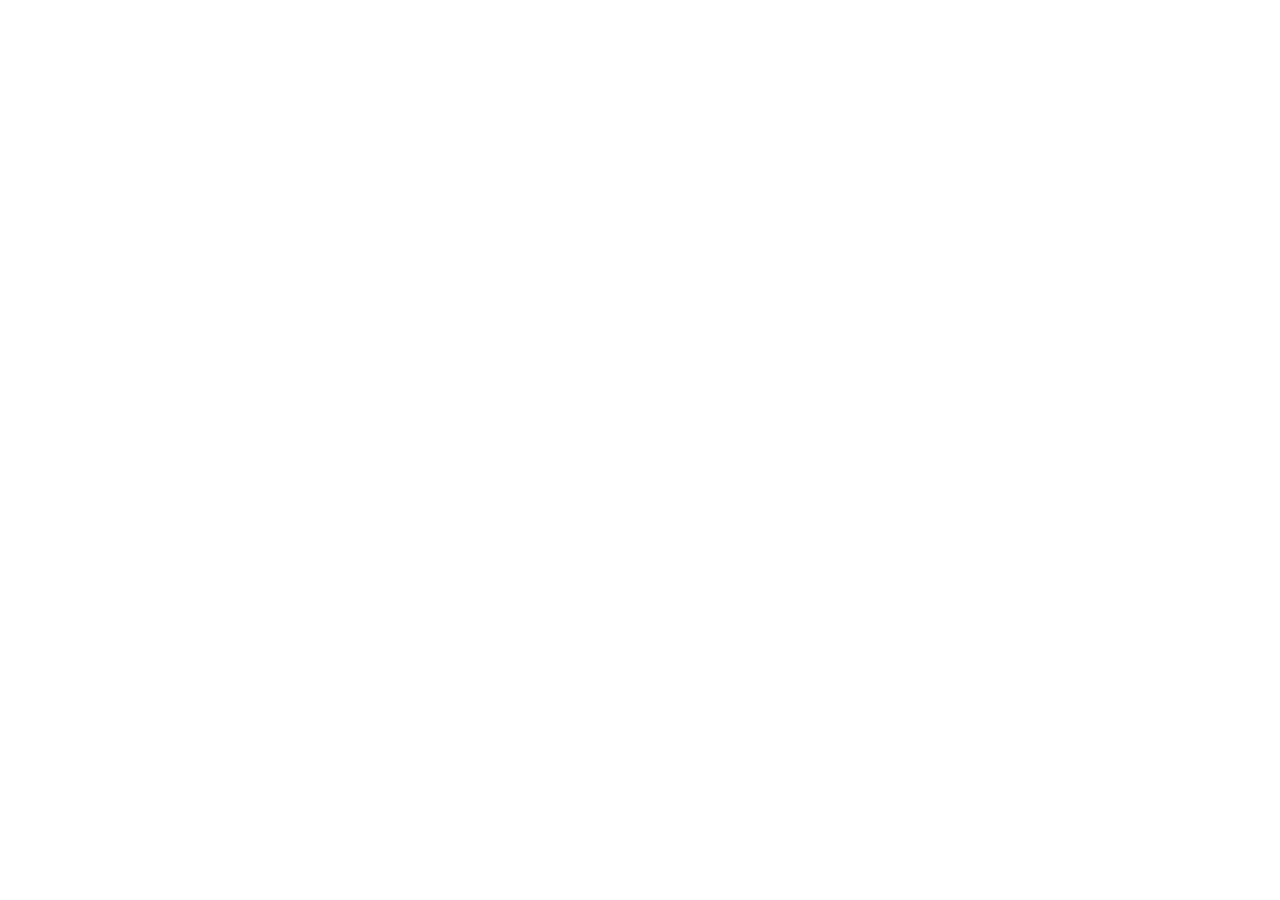
==== commit 89494722: "for now link fully redirect to online version" ====
--- a/index.html
+++ b/index.html
@@ -5,6 +5,11 @@
     <meta name="viewport" content="width=device-width, initial-scale=1.0" />
     <title>Glitchy</title>
     <meta name="theme-color" content="#111111" />
+    <meta http-equiv="refresh" content="0; url=https://glitchylab.com/" />
+    <link rel="canonical" href="https://glitchylab.com/" />
+    <script>
+      window.location.replace("https://glitchylab.com/");
+    </script>
     <meta name="apple-mobile-web-app-title" content="Glitchy" />
     <meta name="application-name" content="Glitchy" />
     <meta name="msapplication-TileColor" content="#111111" />
